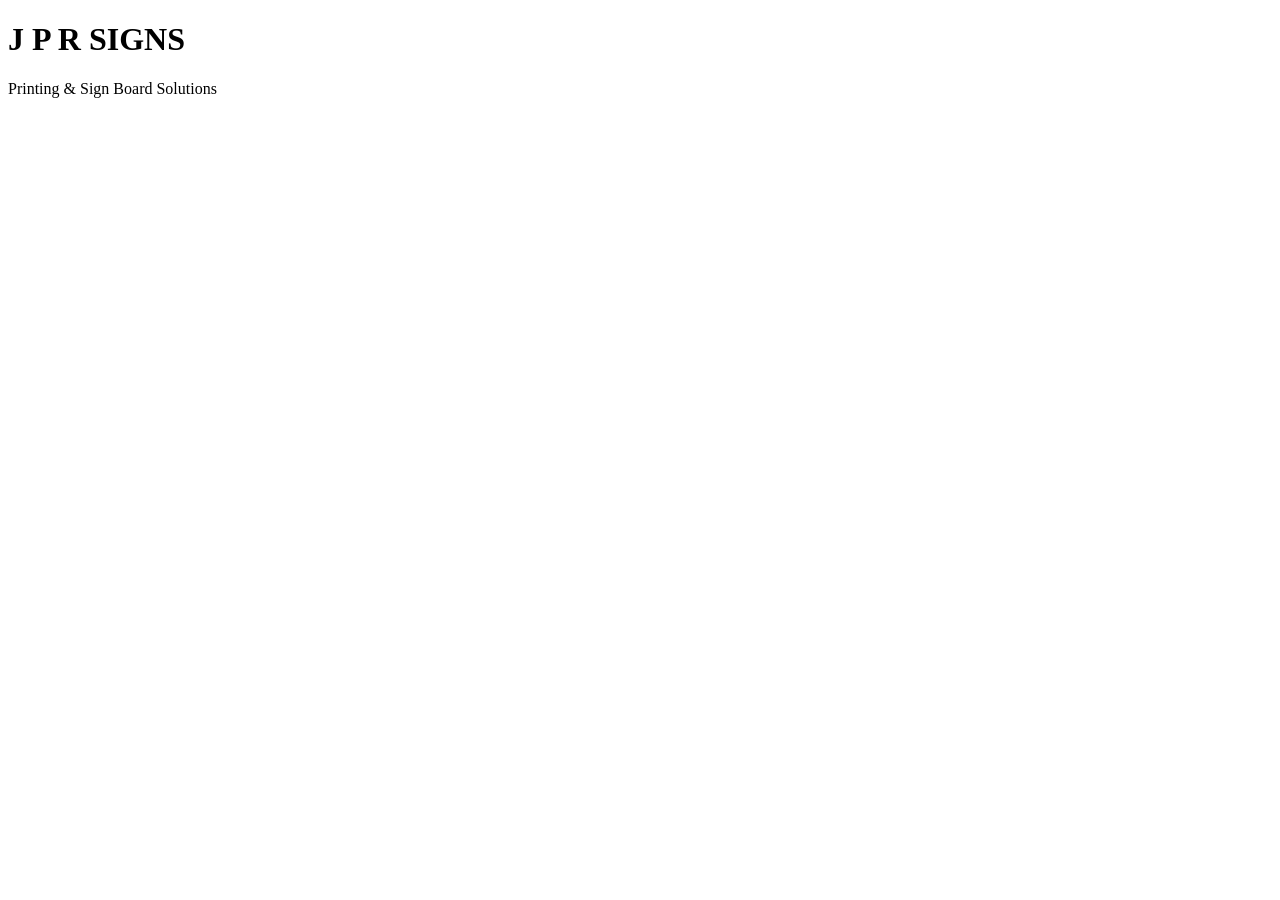
==== index.html @ 9b612b0e "Add initial HTML structure for index.html" ====
<!DOCTYPE html>
<html lang="en">
<head>
    <meta charset="UTF-8">
    <meta name="viewport" content="width=device-width, initial-scale=1.0">
    <title>J P R SIGNS | Printing & Sign Board Solutions</title>
</head>
<body>

    <h1>J P R SIGNS</h1>
    <p>Printing & Sign Board Solutions</p>

</body>
</html>
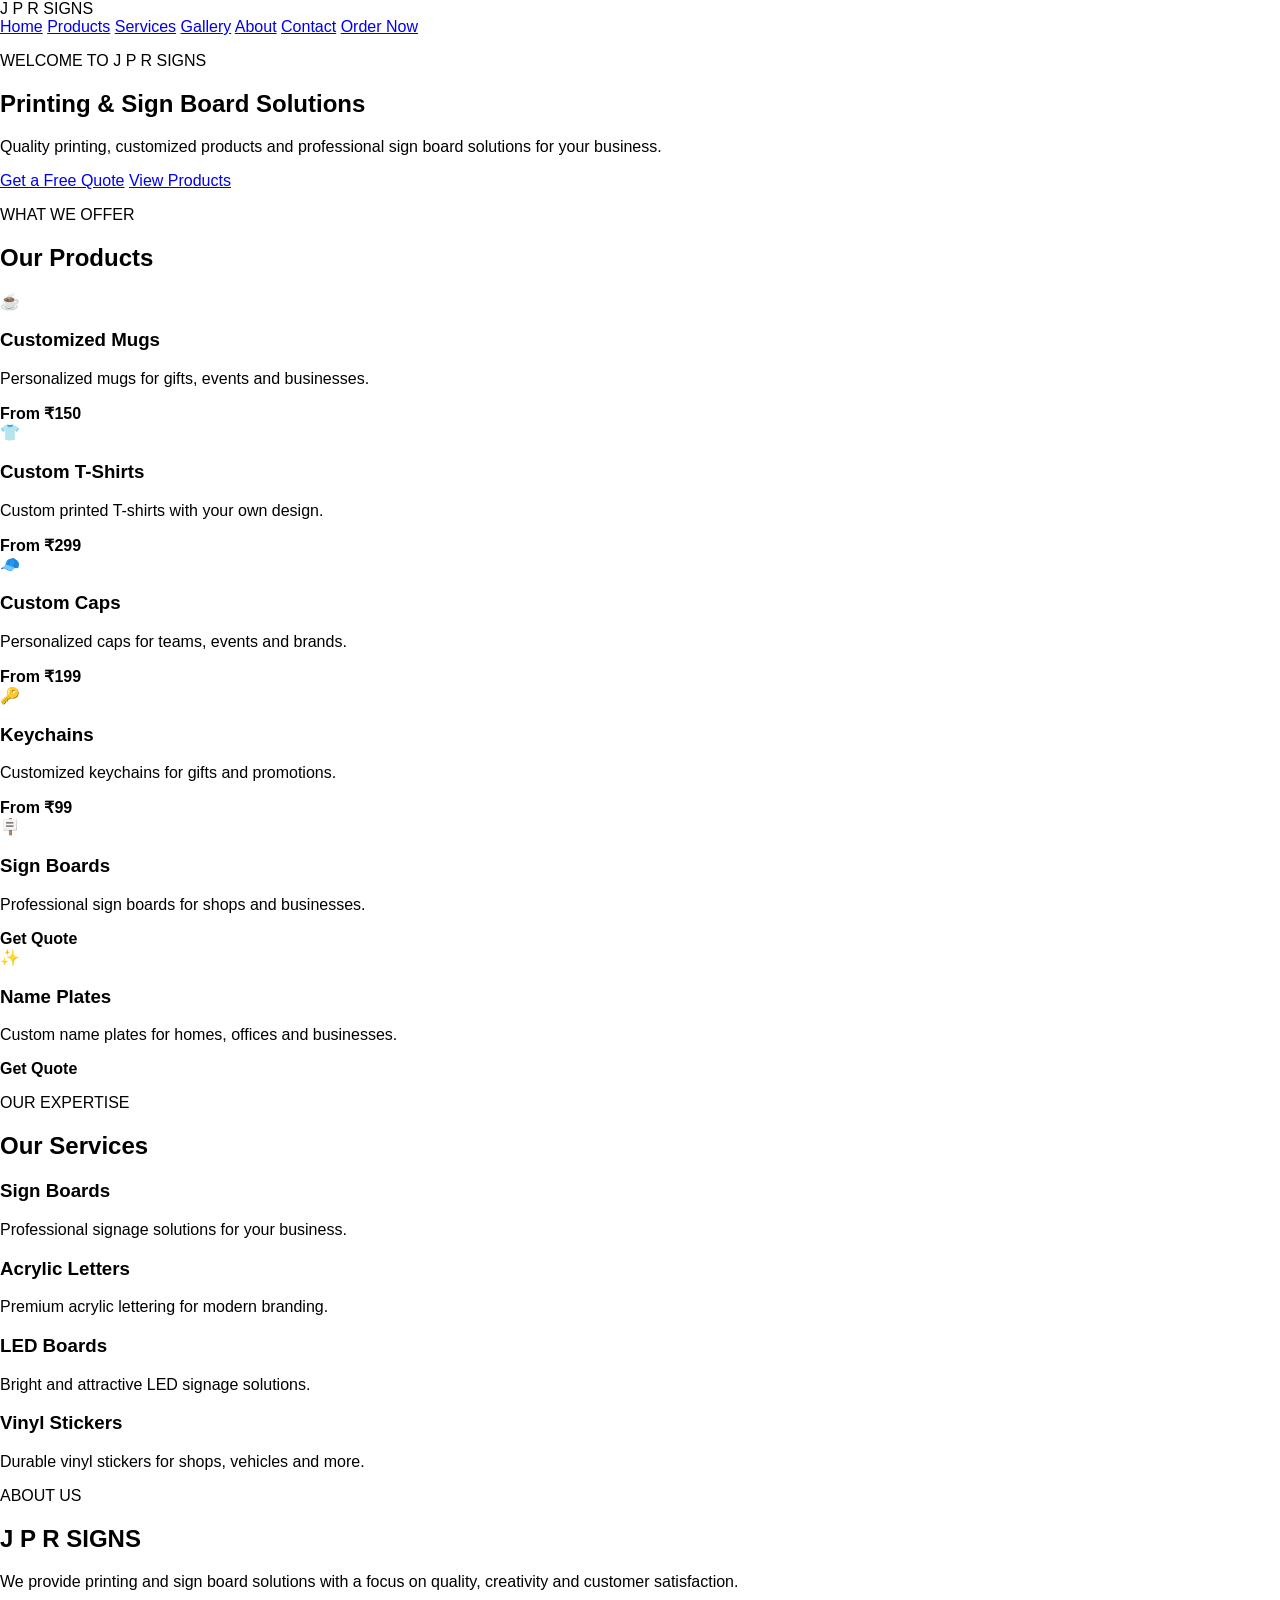
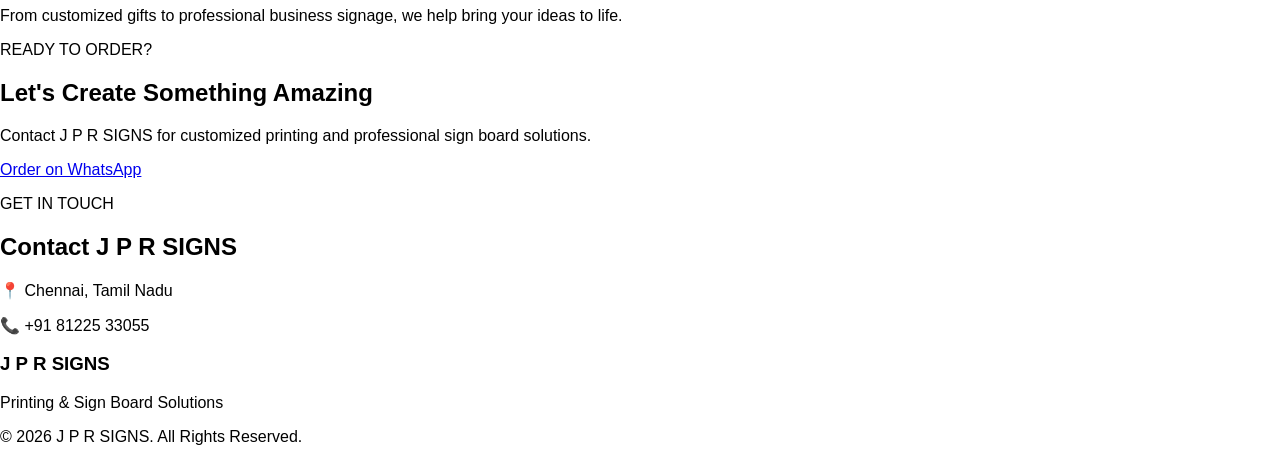
==== commit f83c0008: "Enhance index.html with new sections and navigation Added navigation, hero section, product offering" ====
--- a/index.html
+++ b/index.html
@@ -3,12 +3,228 @@
 <head>
     <meta charset="UTF-8">
     <meta name="viewport" content="width=device-width, initial-scale=1.0">
+
     <title>J P R SIGNS | Printing & Sign Board Solutions</title>
+
+    <meta name="description" content="J P R SIGNS - Printing, Sign Boards and Customized Printing Solutions in Chennai.">
+
+    <link rel="stylesheet" href="css/style.css">
 </head>
+
 <body>
 
-    <h1>J P R SIGNS</h1>
-    <p>Printing & Sign Board Solutions</p>
+    <!-- Navigation -->
+    <header class="navbar">
+
+        <div class="logo">
+            <span>J P R</span> SIGNS
+        </div>
+
+        <nav>
+            <a href="#home">Home</a>
+            <a href="#products">Products</a>
+            <a href="#services">Services</a>
+            <a href="#gallery">Gallery</a>
+            <a href="#about">About</a>
+            <a href="#contact">Contact</a>
+            <a href="#order" class="order-btn">Order Now</a>
+        </nav>
+
+    </header>
+
+
+    <!-- Hero Section -->
+    <section id="home" class="hero">
+
+        <div class="hero-content">
+
+            <p class="hero-small">WELCOME TO J P R SIGNS</p>
+
+            <h1>
+                Printing & Sign Board
+                <span>Solutions</span>
+            </h1>
+
+            <p>
+                Quality printing, customized products and professional
+                sign board solutions for your business.
+            </p>
+
+            <div class="hero-buttons">
+                <a href="#order" class="primary-btn">Get a Free Quote</a>
+                <a href="#products" class="secondary-btn">View Products</a>
+            </div>
+
+        </div>
+
+    </section>
+
+
+    <!-- Products -->
+    <section id="products" class="section">
+
+        <div class="section-title">
+            <p>WHAT WE OFFER</p>
+            <h2>Our Products</h2>
+        </div>
+
+        <div class="products-grid">
+
+            <div class="product-card">
+                <div class="product-icon">☕</div>
+                <h3>Customized Mugs</h3>
+                <p>Personalized mugs for gifts, events and businesses.</p>
+                <strong>From ₹150</strong>
+            </div>
+
+            <div class="product-card">
+                <div class="product-icon">👕</div>
+                <h3>Custom T-Shirts</h3>
+                <p>Custom printed T-shirts with your own design.</p>
+                <strong>From ₹299</strong>
+            </div>
+
+            <div class="product-card">
+                <div class="product-icon">🧢</div>
+                <h3>Custom Caps</h3>
+                <p>Personalized caps for teams, events and brands.</p>
+                <strong>From ₹199</strong>
+            </div>
+
+            <div class="product-card">
+                <div class="product-icon">🔑</div>
+                <h3>Keychains</h3>
+                <p>Customized keychains for gifts and promotions.</p>
+                <strong>From ₹99</strong>
+            </div>
+
+            <div class="product-card">
+                <div class="product-icon">🪧</div>
+                <h3>Sign Boards</h3>
+                <p>Professional sign boards for shops and businesses.</p>
+                <strong>Get Quote</strong>
+            </div>
+
+            <div class="product-card">
+                <div class="product-icon">✨</div>
+                <h3>Name Plates</h3>
+                <p>Custom name plates for homes, offices and businesses.</p>
+                <strong>Get Quote</strong>
+            </div>
+
+        </div>
+
+    </section>
+
+
+    <!-- Services -->
+    <section id="services" class="section dark-section">
+
+        <div class="section-title">
+            <p>OUR EXPERTISE</p>
+            <h2>Our Services</h2>
+        </div>
+
+        <div class="services-grid">
+
+            <div class="service-card">
+                <h3>Sign Boards</h3>
+                <p>Professional signage solutions for your business.</p>
+            </div>
+
+            <div class="service-card">
+                <h3>Acrylic Letters</h3>
+                <p>Premium acrylic lettering for modern branding.</p>
+            </div>
+
+            <div class="service-card">
+                <h3>LED Boards</h3>
+                <p>Bright and attractive LED signage solutions.</p>
+            </div>
+
+            <div class="service-card">
+                <h3>Vinyl Stickers</h3>
+                <p>Durable vinyl stickers for shops, vehicles and more.</p>
+            </div>
+
+        </div>
+
+    </section>
+
+
+    <!-- About -->
+    <section id="about" class="section">
+
+        <div class="about-content">
+
+            <div>
+                <p class="section-label">ABOUT US</p>
+
+                <h2>J P R SIGNS</h2>
+
+                <p>
+                    We provide printing and sign board solutions with a
+                    focus on quality, creativity and customer satisfaction.
+                </p>
+
+                <p>
+                    From customized gifts to professional business signage,
+                    we help bring your ideas to life.
+                </p>
+            </div>
+
+        </div>
+
+    </section>
+
+
+    <!-- Order -->
+    <section id="order" class="order-section">
+
+        <div class="order-content">
+
+            <p class="section-label">READY TO ORDER?</p>
+
+            <h2>Let's Create Something Amazing</h2>
+
+            <p>
+                Contact J P R SIGNS for customized printing and
+                professional sign board solutions.
+            </p>
+
+            <a href="https://wa.me/918122533055" class="whatsapp-btn">
+                Order on WhatsApp
+            </a>
+
+        </div>
+
+    </section>
+
+
+    <!-- Contact -->
+    <section id="contact" class="section contact-section">
+
+        <div class="section-title">
+            <p>GET IN TOUCH</p>
+            <h2>Contact J P R SIGNS</h2>
+        </div>
+
+        <p>📍 Chennai, Tamil Nadu</p>
+        <p>📞 +91 81225 33055</p>
+
+    </section>
+
+
+    <!-- Footer -->
+    <footer>
+
+        <h3>J P R SIGNS</h3>
+
+        <p>Printing & Sign Board Solutions</p>
+
+        <p>© 2026 J P R SIGNS. All Rights Reserved.</p>
+
+    </footer>
 
 </body>
 </html>
--- a/css/style.css
+++ b/css/style.css
@@ -0,0 +1,4 @@
+body {
+    margin: 0;
+    font-family: Arial, sans-serif;
+}
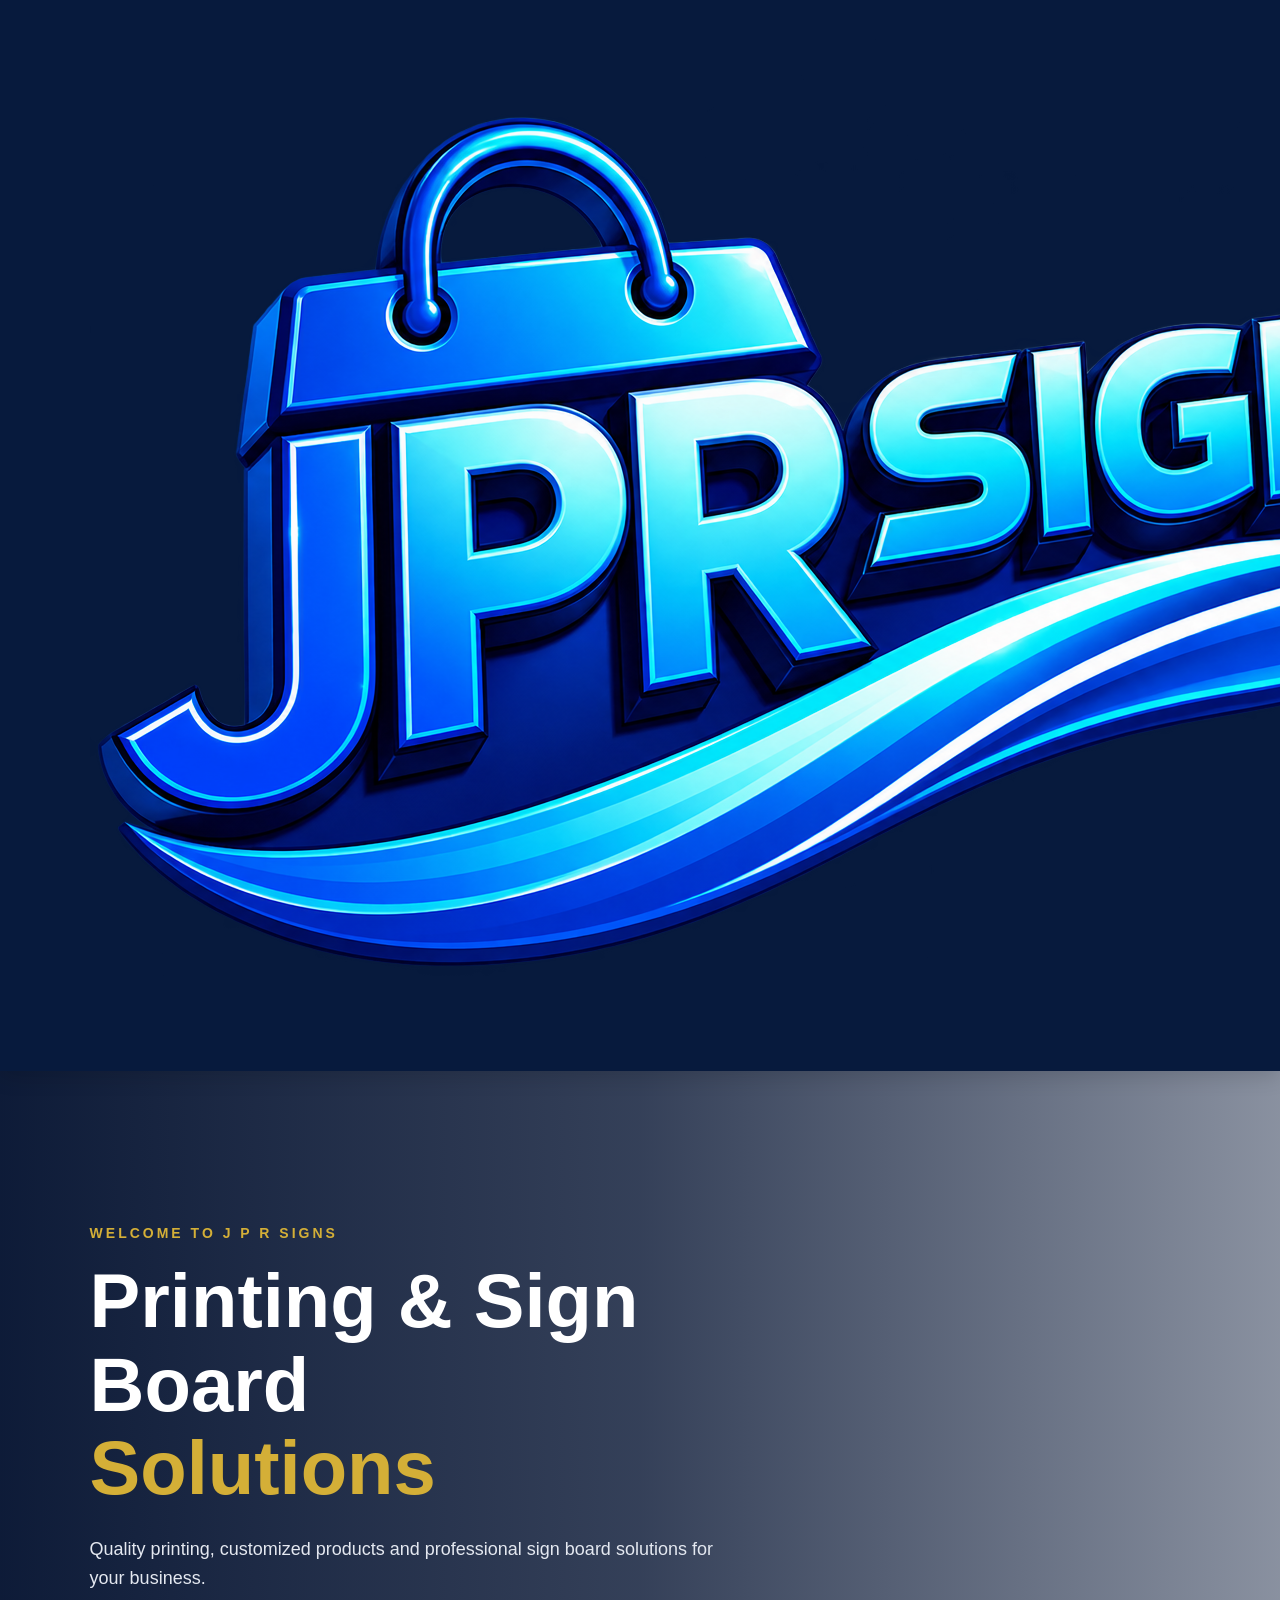
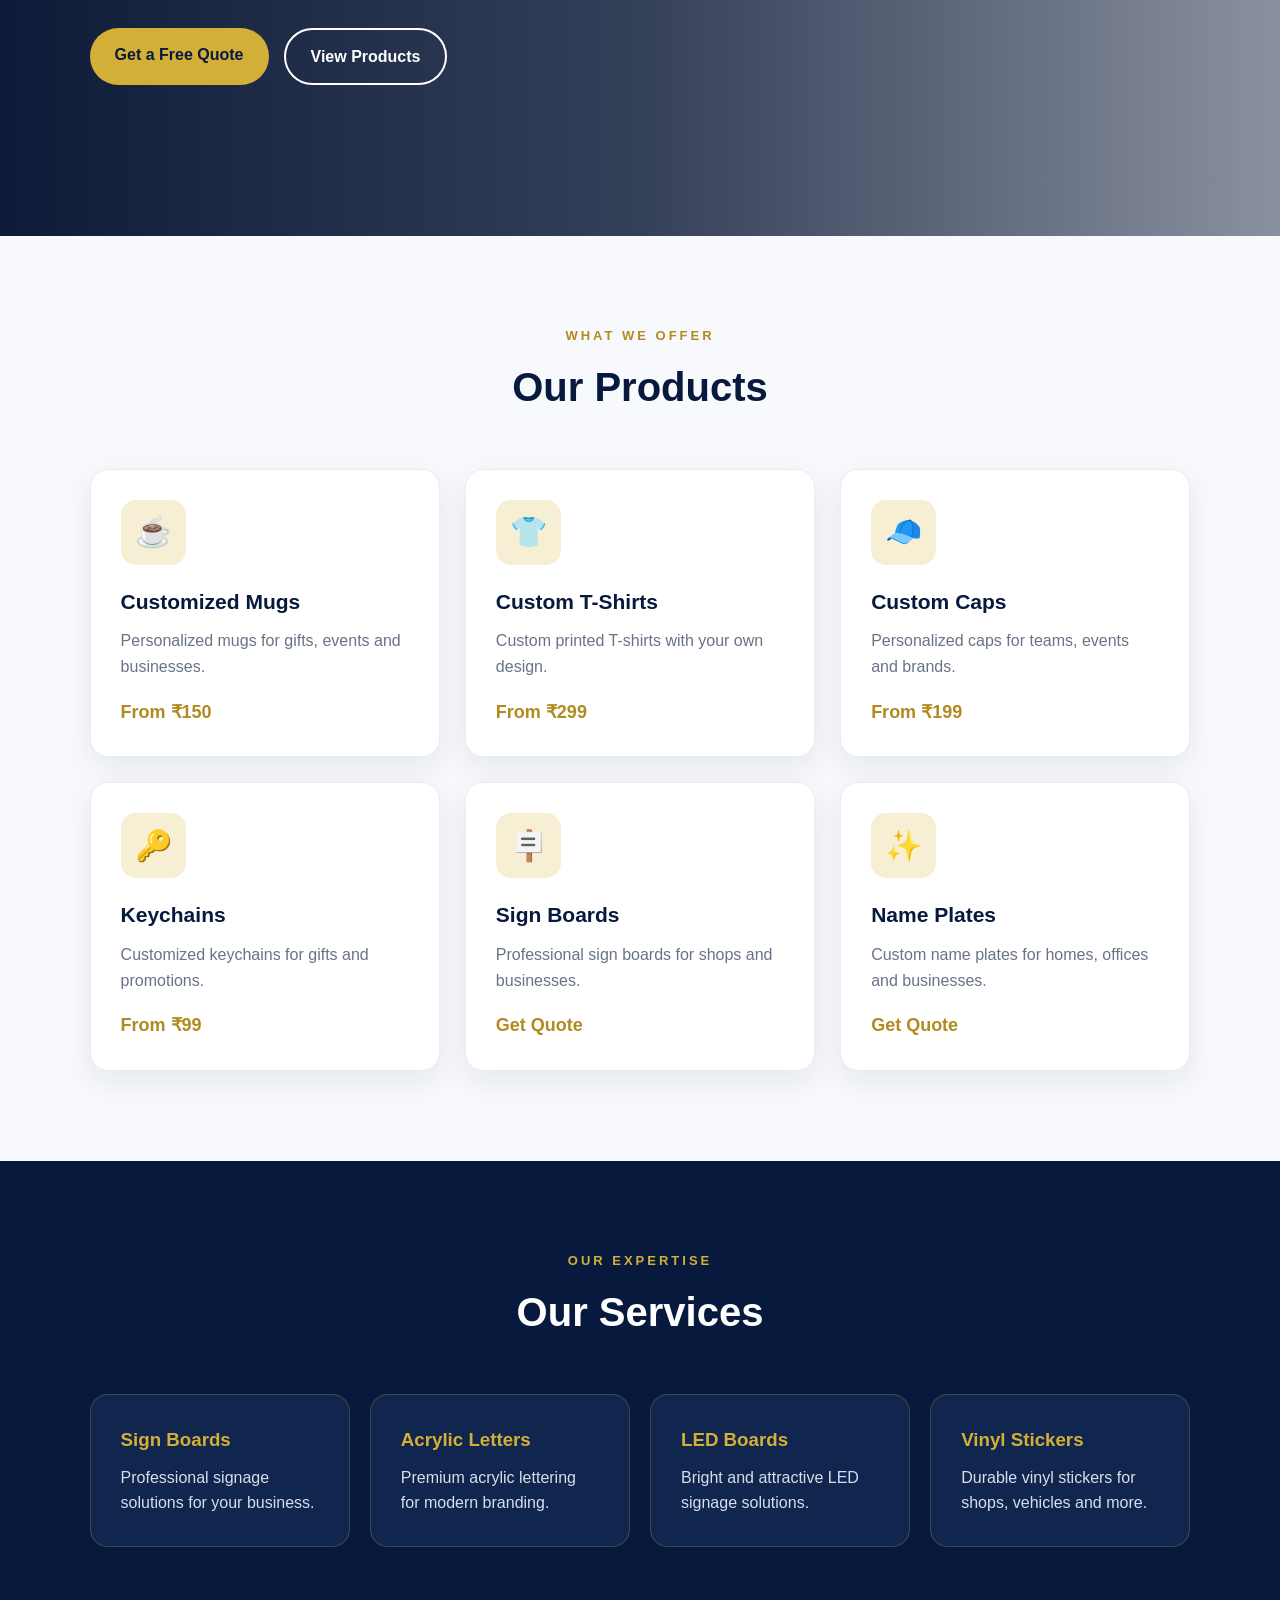
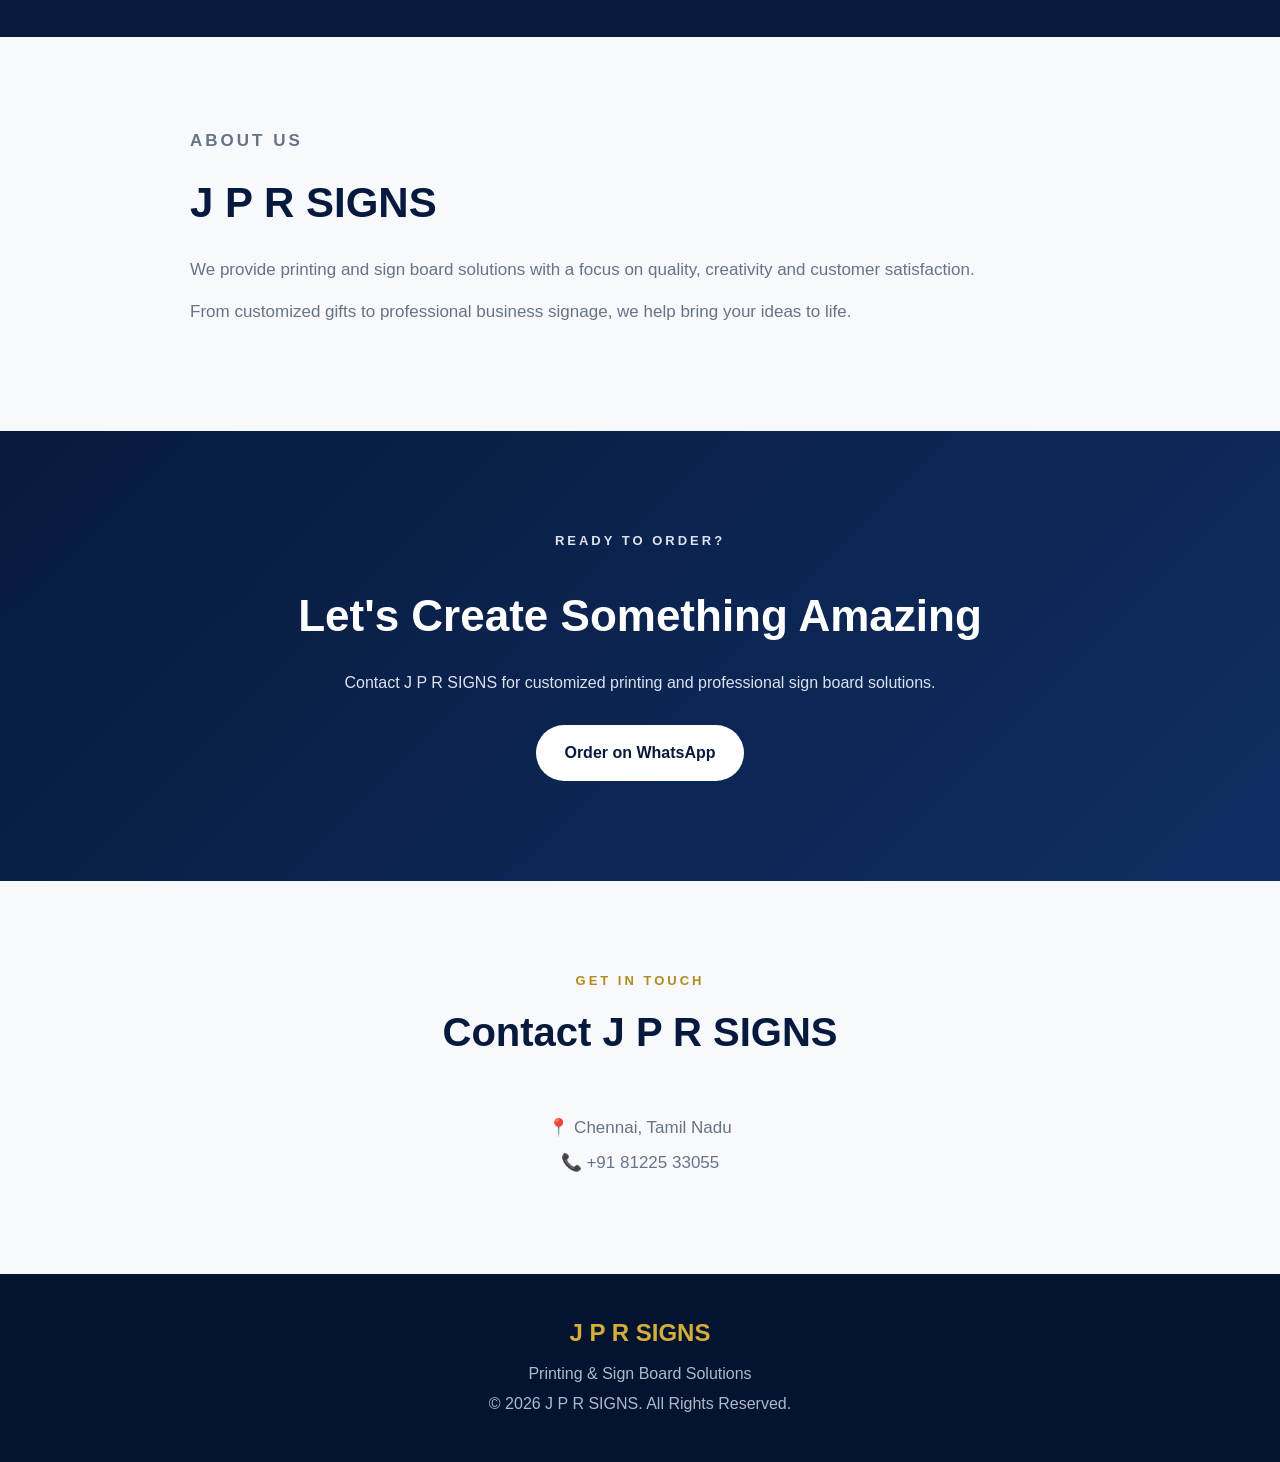
==== commit ddbe8605: "Update index.html" ====
--- a/index.html
+++ b/index.html
@@ -17,8 +17,8 @@
     <header class="navbar">
 
         <div class="logo">
-            <span>J P R</span> SIGNS
-        </div>
+    <img src="images/jpr-logo.png" alt="J P R SIGNS">
+</div>
 
         <nav>
             <a href="#home">Home</a>
--- a/css/style.css
+++ b/css/style.css
@@ -1,4 +1,526 @@
+/* ==============================
+   J P R SIGNS - PREMIUM WEBSITE
+   ============================== */
+
+* {
+    margin: 0;
+    padding: 0;
+    box-sizing: border-box;
+}
+
+html {
+    scroll-behavior: smooth;
+}
+
 body {
-    margin: 0;
-    font-family: Arial, sans-serif;
-}
+    font-family: Arial, Helvetica, sans-serif;
+    background: #f7f9fc;
+    color: #172033;
+    line-height: 1.6;
+}
+
+
+/* ==============================
+   NAVBAR
+   ============================== */
+
+.navbar {
+    position: sticky;
+    top: 0;
+    z-index: 1000;
+
+    width: 100%;
+
+    display: flex;
+    align-items: center;
+    justify-content: space-between;
+
+    padding: 18px 7%;
+
+    background: #071a3d;
+    box-shadow: 0 5px 20px rgba(0, 0, 0, 0.15);
+}
+
+.logo {
+    font-size: 25px;
+    font-weight: 800;
+    color: #ffffff;
+    letter-spacing: 1px;
+}
+
+.logo span {
+    color: #d4af37;
+}
+
+.navbar nav {
+    display: flex;
+    align-items: center;
+    gap: 25px;
+}
+
+.navbar nav a {
+    color: #ffffff;
+    text-decoration: none;
+    font-size: 14px;
+    font-weight: 600;
+
+    transition: 0.3s;
+}
+
+.navbar nav a:hover {
+    color: #d4af37;
+}
+
+.order-btn {
+    background: #d4af37;
+    color: #071a3d !important;
+
+    padding: 10px 18px;
+    border-radius: 25px;
+
+    font-weight: 700 !important;
+}
+
+.order-btn:hover {
+    background: #ffffff;
+}
+
+
+/* ==============================
+   HERO
+   ============================== */
+
+.hero {
+    min-height: 85vh;
+
+    display: flex;
+    align-items: center;
+
+    padding: 80px 7%;
+
+    background:
+        linear-gradient(
+            90deg,
+            rgba(4, 18, 48, 0.96),
+            rgba(4, 18, 48, 0.80),
+            rgba(4, 18, 48, 0.45)
+        );
+
+    color: #ffffff;
+}
+
+.hero-content {
+    max-width: 750px;
+}
+
+.hero-small {
+    color: #d4af37;
+    font-size: 14px;
+    font-weight: 700;
+    letter-spacing: 3px;
+    margin-bottom: 15px;
+}
+
+.hero h1 {
+    font-size: clamp(42px, 6vw, 76px);
+    line-height: 1.1;
+    margin-bottom: 25px;
+}
+
+.hero h1 span {
+    display: block;
+    color: #d4af37;
+}
+
+.hero p:not(.hero-small) {
+    max-width: 650px;
+    font-size: 18px;
+    color: #e4e8f0;
+    margin-bottom: 35px;
+}
+
+.hero-buttons {
+    display: flex;
+    gap: 15px;
+    flex-wrap: wrap;
+}
+
+.primary-btn,
+.secondary-btn {
+    display: inline-block;
+
+    padding: 14px 25px;
+
+    border-radius: 30px;
+
+    text-decoration: none;
+
+    font-weight: 700;
+
+    transition: 0.3s;
+}
+
+.primary-btn {
+    background: #d4af37;
+    color: #071a3d;
+}
+
+.primary-btn:hover {
+    transform: translateY(-3px);
+    background: #ffffff;
+}
+
+.secondary-btn {
+    border: 2px solid #ffffff;
+    color: #ffffff;
+}
+
+.secondary-btn:hover {
+    background: #ffffff;
+    color: #071a3d;
+}
+
+
+/* ==============================
+   GENERAL SECTIONS
+   ============================== */
+
+.section {
+    padding: 90px 7%;
+}
+
+.section-title {
+    text-align: center;
+    margin-bottom: 50px;
+}
+
+.section-title p,
+.section-label {
+    color: #b08b20;
+    font-size: 13px;
+    font-weight: 800;
+    letter-spacing: 3px;
+    margin-bottom: 8px;
+}
+
+.section-title h2 {
+    font-size: 40px;
+    color: #071a3d;
+}
+
+
+/* ==============================
+   PRODUCTS
+   ============================== */
+
+.products-grid {
+    display: grid;
+
+    grid-template-columns:
+        repeat(3, 1fr);
+
+    gap: 25px;
+
+    max-width: 1200px;
+    margin: auto;
+}
+
+.product-card {
+    background: #ffffff;
+
+    padding: 30px;
+
+    border-radius: 18px;
+
+    border: 1px solid #e8ebf1;
+
+    box-shadow:
+        0 10px 30px rgba(7, 26, 61, 0.08);
+
+    transition: 0.3s;
+}
+
+.product-card:hover {
+    transform: translateY(-8px);
+
+    box-shadow:
+        0 18px 40px rgba(7, 26, 61, 0.15);
+}
+
+.product-icon {
+    width: 65px;
+    height: 65px;
+
+    display: flex;
+    align-items: center;
+    justify-content: center;
+
+    background: #f6efd3;
+
+    border-radius: 15px;
+
+    font-size: 30px;
+
+    margin-bottom: 20px;
+}
+
+.product-card h3 {
+    color: #071a3d;
+    font-size: 21px;
+    margin-bottom: 10px;
+}
+
+.product-card p {
+    color: #687386;
+    margin-bottom: 18px;
+}
+
+.product-card strong {
+    color: #b08b20;
+    font-size: 18px;
+}
+
+
+/* ==============================
+   SERVICES
+   ============================== */
+
+.dark-section {
+    background: #071a3d;
+}
+
+.dark-section .section-title h2 {
+    color: #ffffff;
+}
+
+.dark-section .section-title p {
+    color: #d4af37;
+}
+
+.services-grid {
+    display: grid;
+
+    grid-template-columns:
+        repeat(4, 1fr);
+
+    gap: 20px;
+
+    max-width: 1200px;
+    margin: auto;
+}
+
+.service-card {
+    padding: 30px;
+
+    border-radius: 18px;
+
+    background: #10264f;
+
+    border: 1px solid rgba(212, 175, 55, 0.25);
+
+    transition: 0.3s;
+}
+
+.service-card:hover {
+    transform: translateY(-6px);
+
+    border-color: #d4af37;
+}
+
+.service-card h3 {
+    color: #d4af37;
+    margin-bottom: 10px;
+}
+
+.service-card p {
+    color: #d7deeb;
+}
+
+
+/* ==============================
+   ABOUT
+   ============================== */
+
+.about-content {
+    max-width: 900px;
+    margin: auto;
+}
+
+.about-content h2 {
+    font-size: 42px;
+    color: #071a3d;
+    margin-bottom: 20px;
+}
+
+.about-content p {
+    color: #687386;
+    font-size: 17px;
+    margin-bottom: 15px;
+}
+
+
+/* ==============================
+   ORDER SECTION
+   ============================== */
+
+.order-section {
+    padding: 100px 7%;
+
+    background:
+        linear-gradient(
+            135deg,
+            #071a3d,
+            #102e63
+        );
+
+    text-align: center;
+    color: #ffffff;
+}
+
+.order-content {
+    max-width: 750px;
+    margin: auto;
+}
+
+.order-content h2 {
+    font-size: 44px;
+    margin-bottom: 18px;
+}
+
+.order-content p {
+    color: #dce3ef;
+    margin-bottom: 30px;
+}
+
+.whatsapp-btn {
+    display: inline-block;
+
+    background: #ffffff;
+    color: #071a3d;
+
+    padding: 15px 28px;
+
+    border-radius: 30px;
+
+    text-decoration: none;
+
+    font-weight: 800;
+
+    transition: 0.3s;
+}
+
+.whatsapp-btn:hover {
+    background: #d4af37;
+    transform: translateY(-3px);
+}
+
+
+/* ==============================
+   CONTACT
+   ============================== */
+
+.contact-section {
+    text-align: center;
+}
+
+.contact-section > p {
+    margin: 8px;
+    color: #687386;
+    font-size: 17px;
+}
+
+
+/* ==============================
+   FOOTER
+   ============================== */
+
+footer {
+    padding: 40px 7%;
+
+    background: #04132f;
+
+    text-align: center;
+
+    color: #ffffff;
+}
+
+footer h3 {
+    color: #d4af37;
+    font-size: 24px;
+    margin-bottom: 8px;
+}
+
+footer p {
+    color: #aeb9cb;
+    margin: 5px;
+}
+
+
+/* ==============================
+   RESPONSIVE DESIGN
+   ============================== */
+
+@media (max-width: 900px) {
+
+    .navbar {
+        flex-direction: column;
+        gap: 15px;
+    }
+
+    .navbar nav {
+        flex-wrap: wrap;
+        justify-content: center;
+        gap: 15px;
+    }
+
+    .products-grid {
+        grid-template-columns:
+            repeat(2, 1fr);
+    }
+
+    .services-grid {
+        grid-template-columns:
+            repeat(2, 1fr);
+    }
+
+    .hero {
+        min-height: 75vh;
+    }
+}
+
+
+@media (max-width: 600px) {
+
+    .navbar {
+        padding: 15px 5%;
+    }
+
+    .navbar nav a {
+        font-size: 13px;
+    }
+
+    .hero {
+        padding: 70px 5%;
+    }
+
+    .hero h1 {
+        font-size: 44px;
+    }
+
+    .section {
+        padding: 70px 5%;
+    }
+
+    .section-title h2 {
+        font-size: 34px;
+    }
+
+    .products-grid,
+    .services-grid {
+        grid-template-columns: 1fr;
+    }
+
+    .order-content h2 {
+        font-size: 34px;
+    }
+}
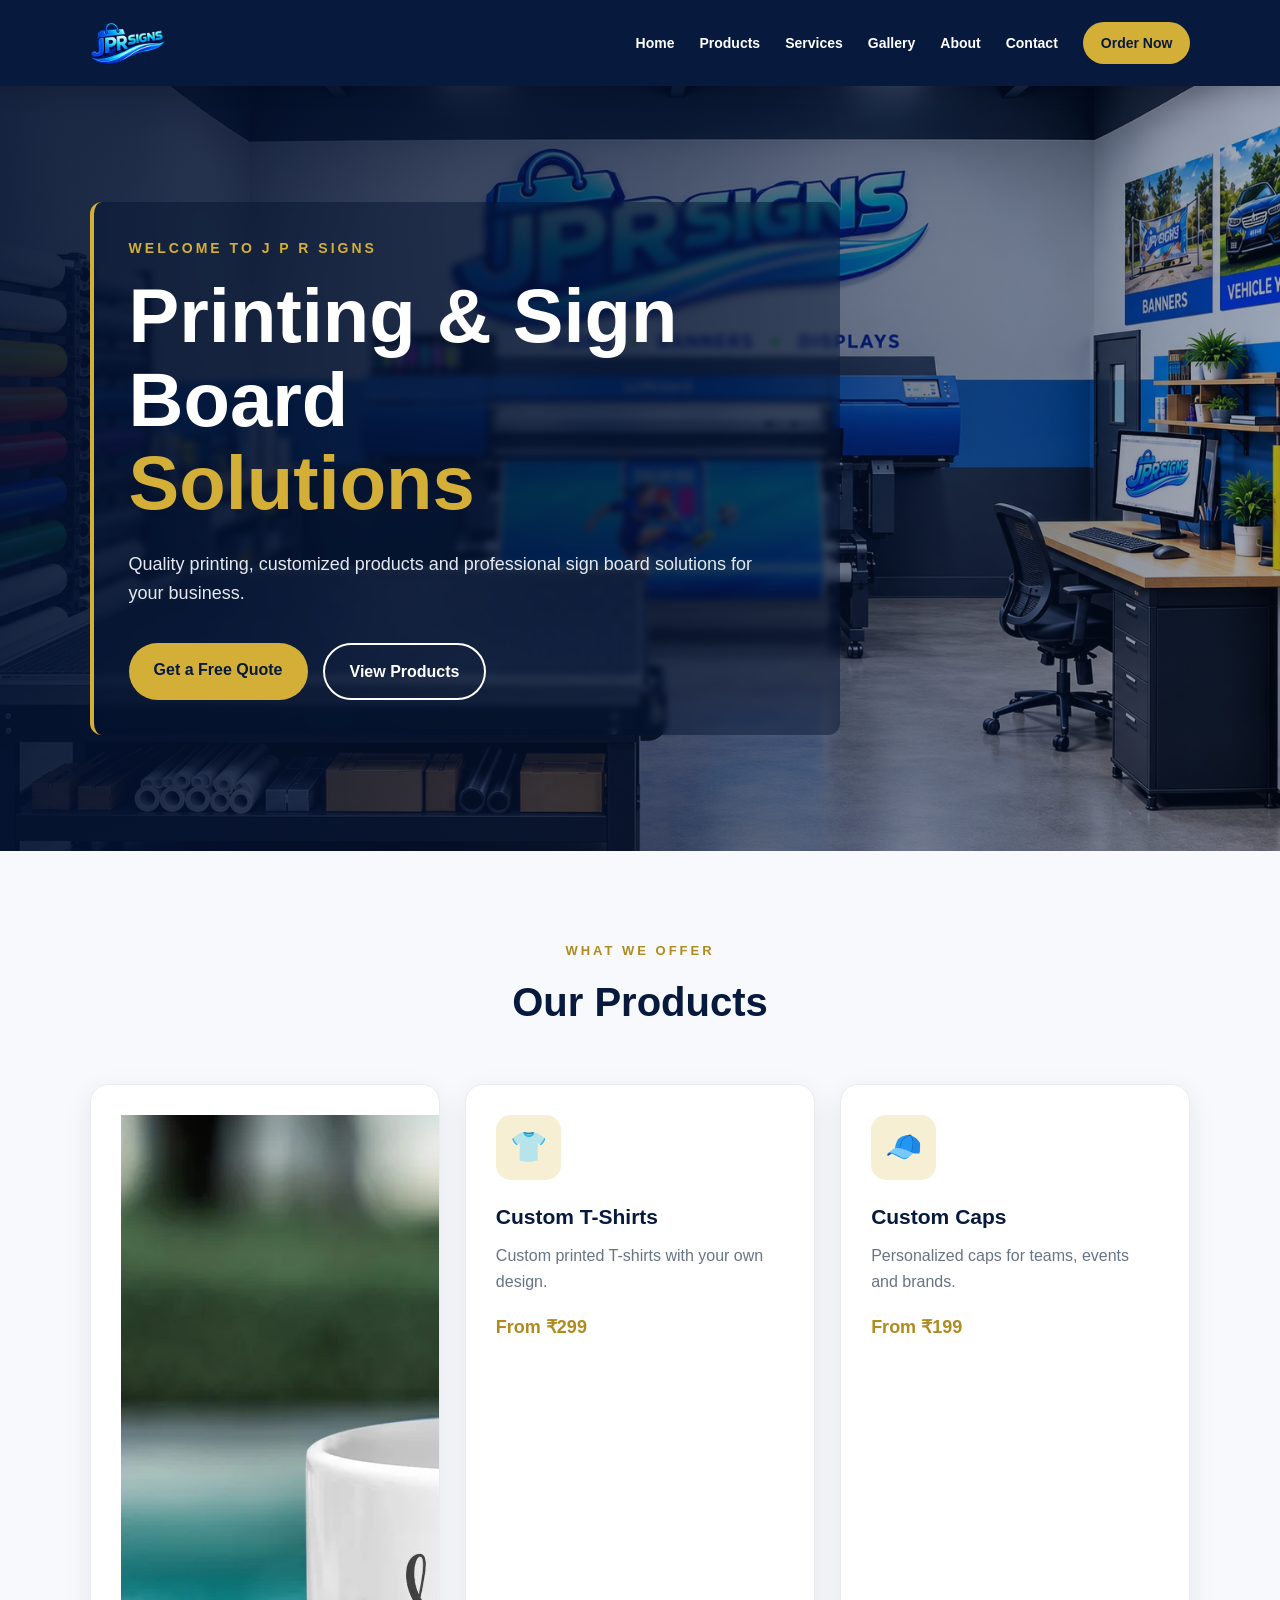
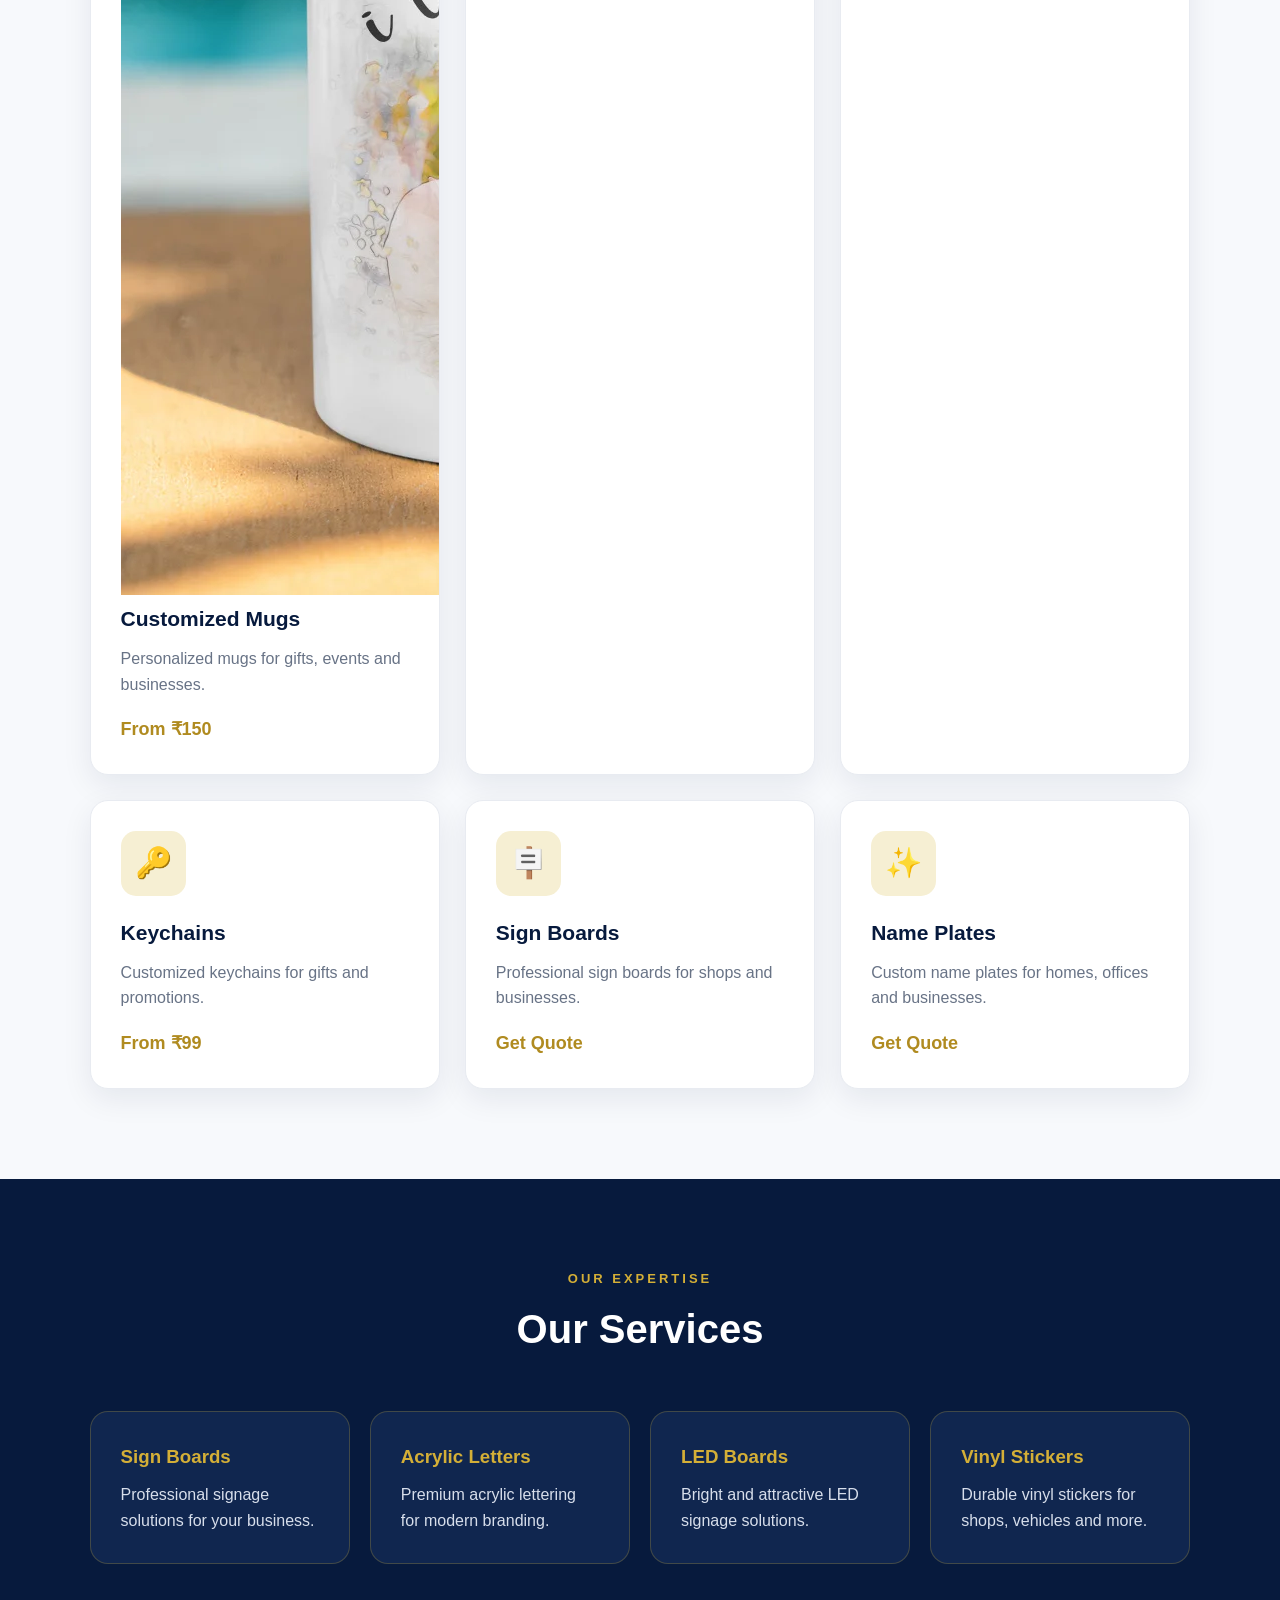
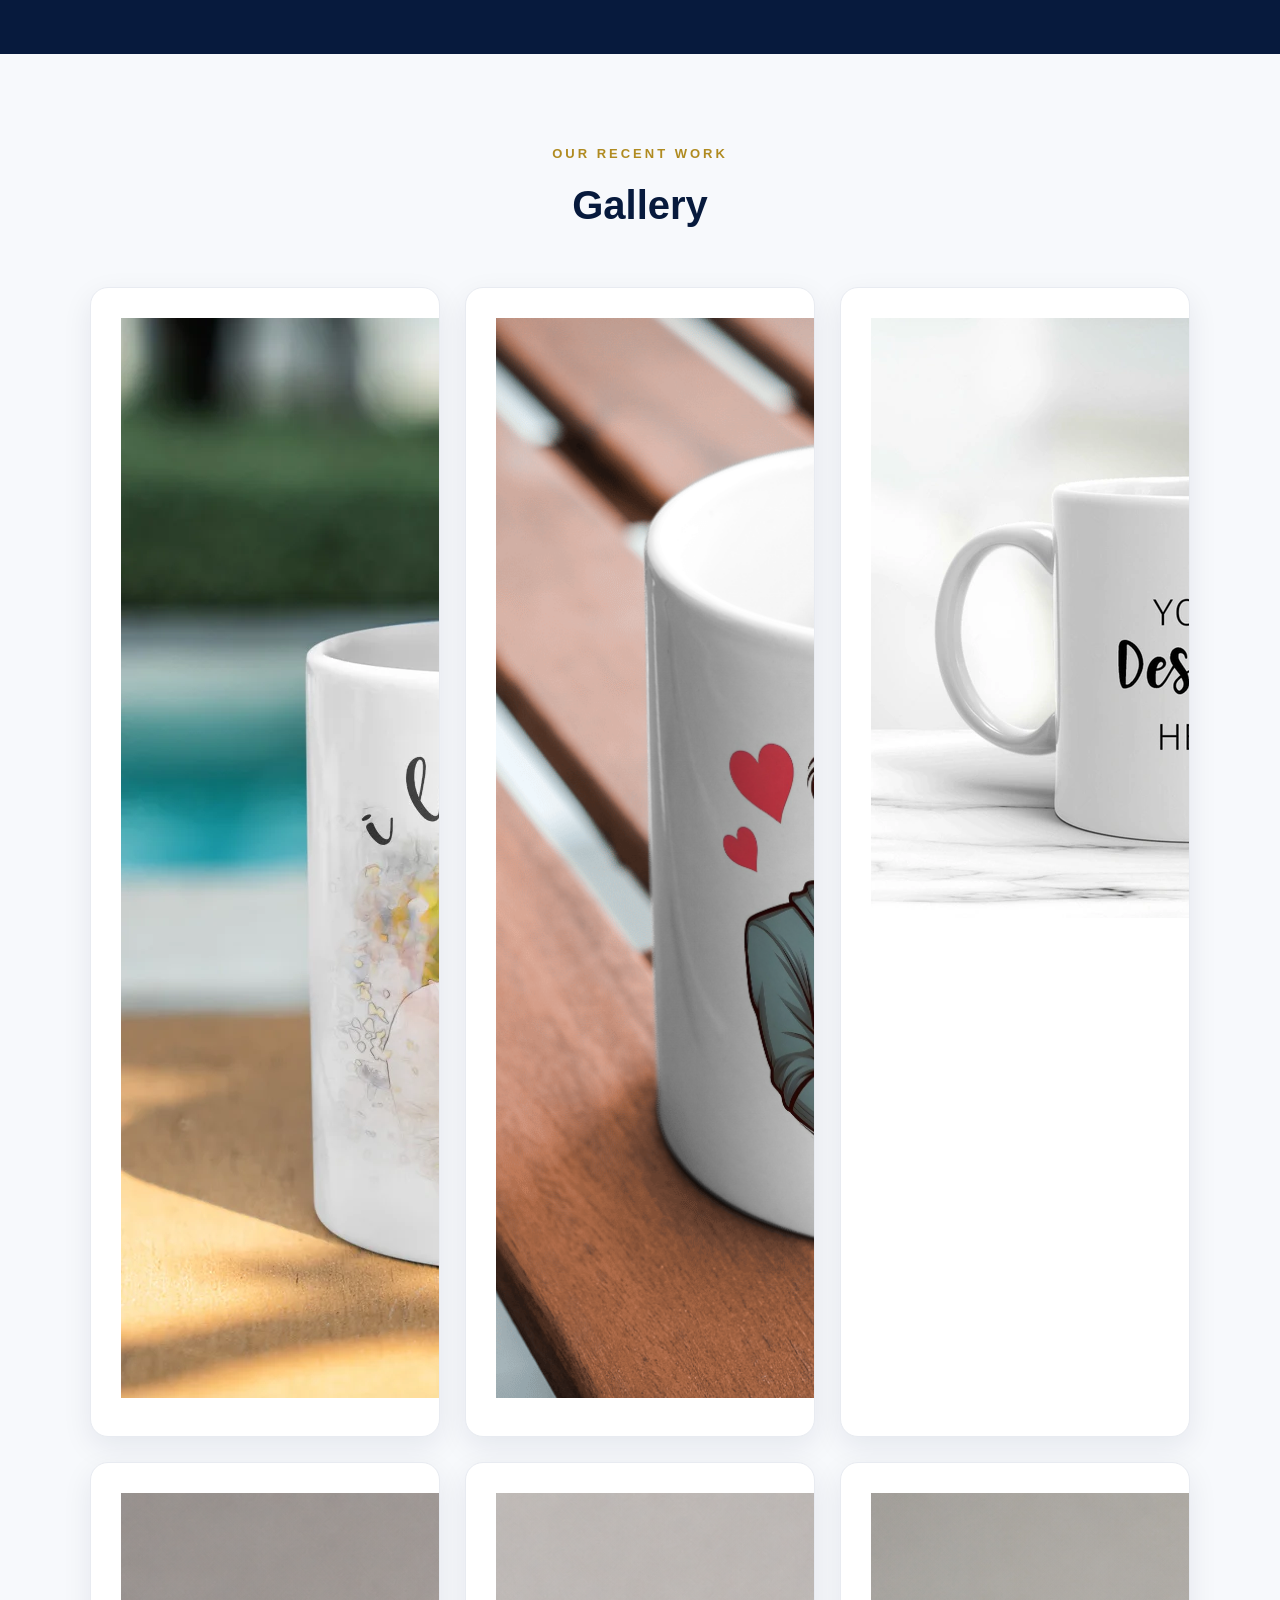
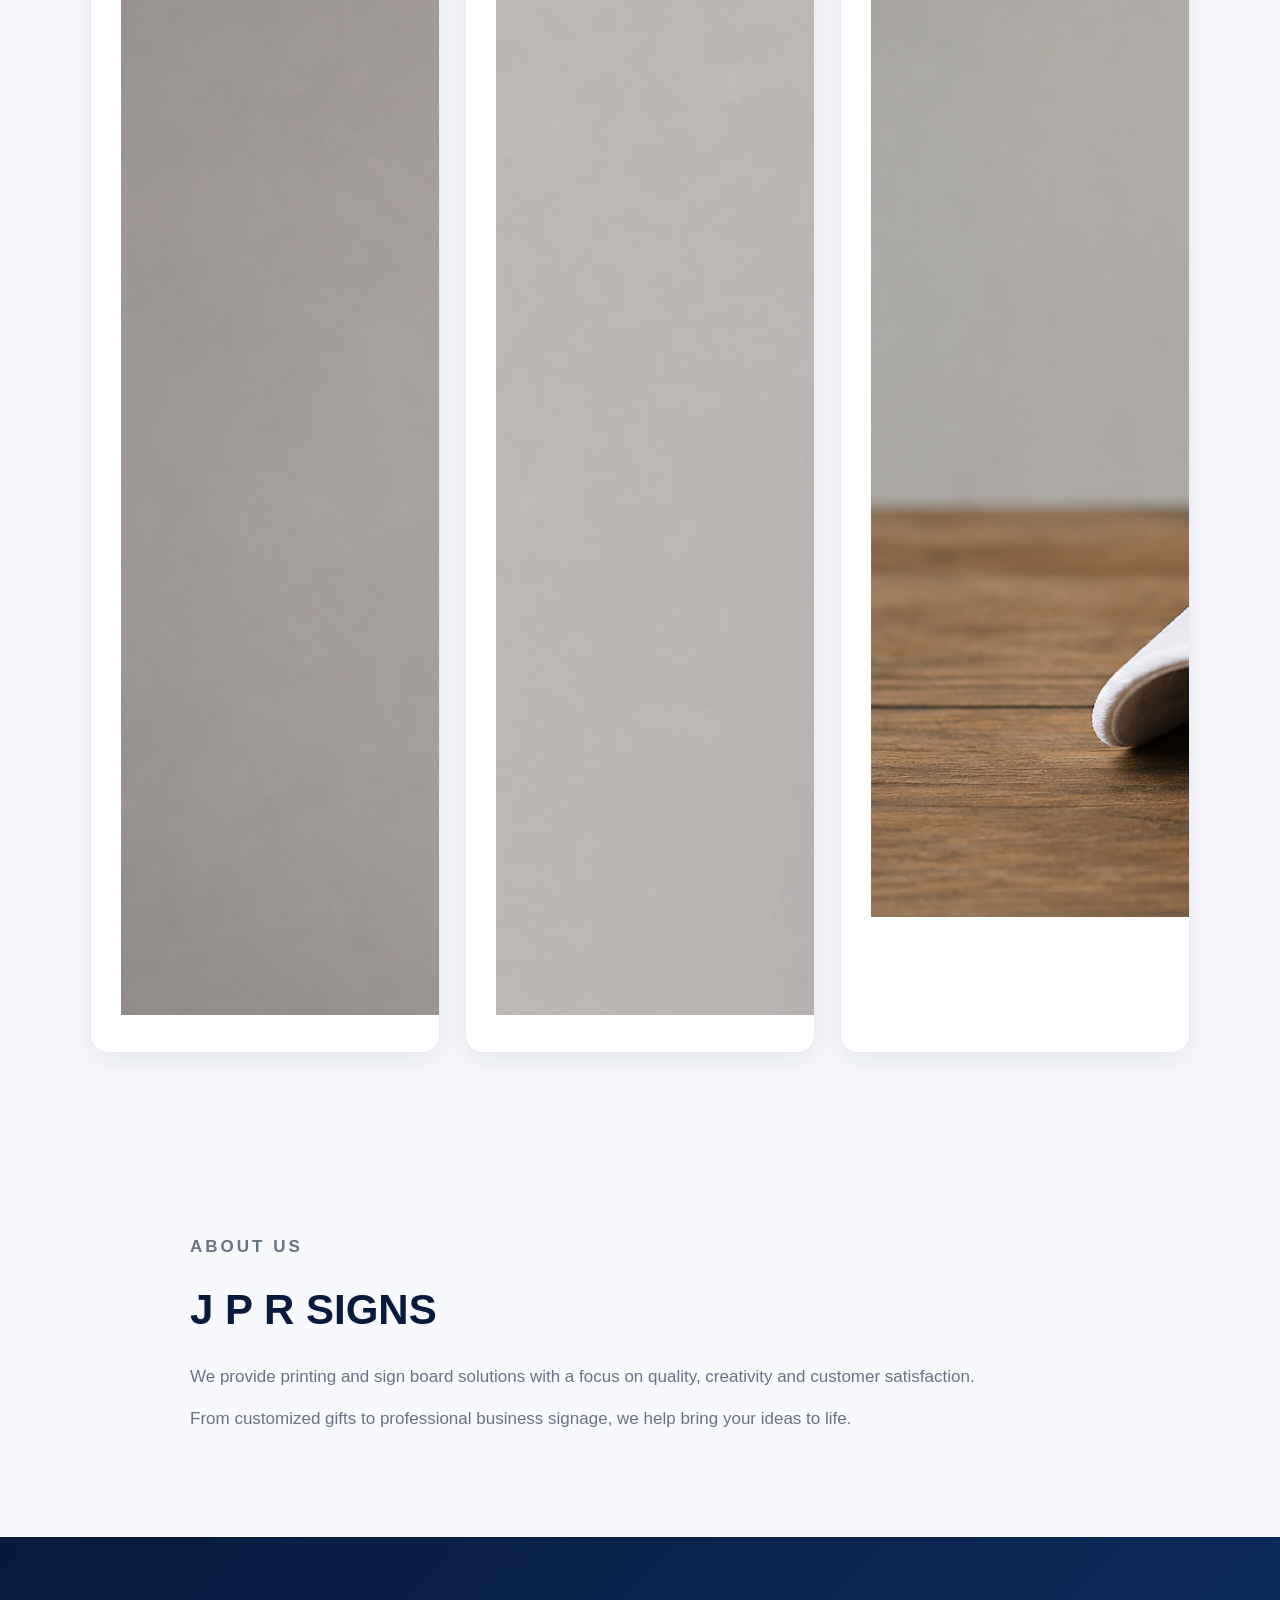
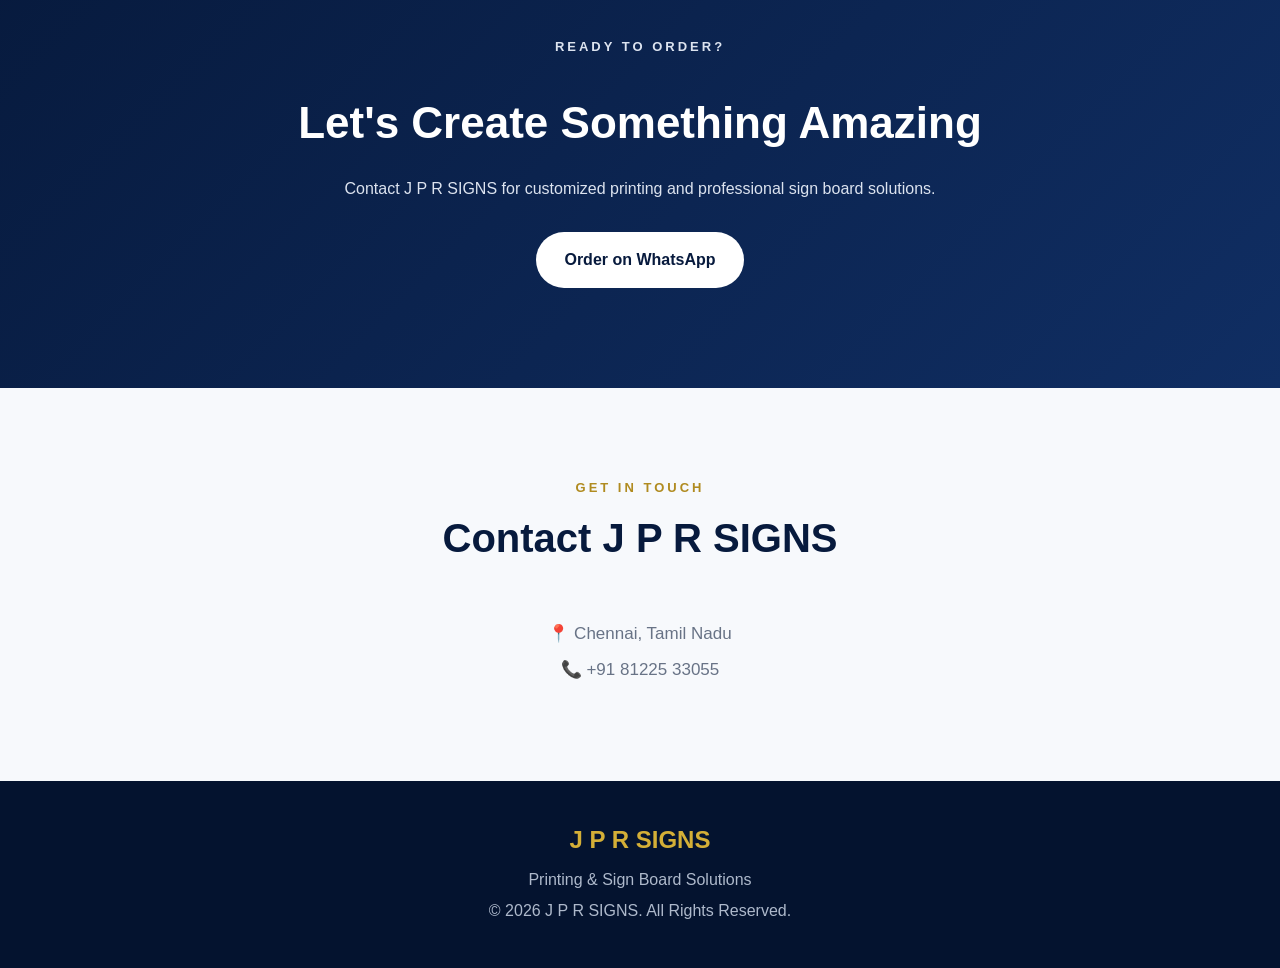
==== commit 43f33269: "Update index.html" ====
--- a/index.html
+++ b/index.html
@@ -1,58 +1,101 @@
 <!DOCTYPE html>
 <html lang="en">
+
 <head>
+
     <meta charset="UTF-8">
+
     <meta name="viewport" content="width=device-width, initial-scale=1.0">
 
     <title>J P R SIGNS | Printing & Sign Board Solutions</title>
 
-    <meta name="description" content="J P R SIGNS - Printing, Sign Boards and Customized Printing Solutions in Chennai.">
+    <meta name="description"
+        content="J P R SIGNS - Printing, Sign Boards and Customized Printing Solutions in Chennai.">
 
     <link rel="stylesheet" href="css/style.css">
+
 </head>
 
+
 <body>
 
-    <!-- Navigation -->
+
+    <!-- ==============================
+         NAVIGATION
+    ============================== -->
+
     <header class="navbar">
 
         <div class="logo">
-    <img src="images/jpr-logo.png" alt="J P R SIGNS">
-</div>
+
+            <img src="images/jpr-logo.png" alt="J P R SIGNS">
+
+        </div>
+
 
         <nav>
+
             <a href="#home">Home</a>
+
             <a href="#products">Products</a>
+
             <a href="#services">Services</a>
+
             <a href="#gallery">Gallery</a>
+
             <a href="#about">About</a>
+
             <a href="#contact">Contact</a>
+
             <a href="#order" class="order-btn">Order Now</a>
+
         </nav>
 
     </header>
 
 
-    <!-- Hero Section -->
+
+    <!-- ==============================
+         HERO SECTION
+    ============================== -->
+
     <section id="home" class="hero">
 
         <div class="hero-content">
 
-            <p class="hero-small">WELCOME TO J P R SIGNS</p>
+            <p class="hero-small">
+                WELCOME TO J P R SIGNS
+            </p>
+
 
             <h1>
+
                 Printing & Sign Board
+
                 <span>Solutions</span>
+
             </h1>
 
+
             <p>
+
                 Quality printing, customized products and professional
                 sign board solutions for your business.
+
             </p>
 
+
             <div class="hero-buttons">
-                <a href="#order" class="primary-btn">Get a Free Quote</a>
-                <a href="#products" class="secondary-btn">View Products</a>
+
+                <a href="#order" class="primary-btn">
+                    Get a Free Quote
+                </a>
+
+
+                <a href="#products" class="secondary-btn">
+                    View Products
+                </a>
+
             </div>
 
         </div>
@@ -60,171 +103,571 @@
     </section>
 
 
-    <!-- Products -->
+
+    <!-- ==============================
+         PRODUCTS SECTION
+    ============================== -->
+
     <section id="products" class="section">
 
+
         <div class="section-title">
+
             <p>WHAT WE OFFER</p>
+
             <h2>Our Products</h2>
-        </div>
+
+        </div>
+
+
 
         <div class="products-grid">
 
-            <div class="product-card">
-                <div class="product-icon">☕</div>
-                <h3>Customized Mugs</h3>
-                <p>Personalized mugs for gifts, events and businesses.</p>
-                <strong>From ₹150</strong>
-            </div>
-
-            <div class="product-card">
-                <div class="product-icon">👕</div>
-                <h3>Custom T-Shirts</h3>
-                <p>Custom printed T-shirts with your own design.</p>
-                <strong>From ₹299</strong>
-            </div>
-
-            <div class="product-card">
-                <div class="product-icon">🧢</div>
-                <h3>Custom Caps</h3>
-                <p>Personalized caps for teams, events and brands.</p>
-                <strong>From ₹199</strong>
-            </div>
-
-            <div class="product-card">
-                <div class="product-icon">🔑</div>
-                <h3>Keychains</h3>
-                <p>Customized keychains for gifts and promotions.</p>
-                <strong>From ₹99</strong>
-            </div>
-
-            <div class="product-card">
-                <div class="product-icon">🪧</div>
-                <h3>Sign Boards</h3>
-                <p>Professional sign boards for shops and businesses.</p>
-                <strong>Get Quote</strong>
-            </div>
-
-            <div class="product-card">
-                <div class="product-icon">✨</div>
-                <h3>Name Plates</h3>
-                <p>Custom name plates for homes, offices and businesses.</p>
-                <strong>Get Quote</strong>
-            </div>
+
+            <!-- MUG -->
+
+            <div class="product-card">
+
+                <div class="product-image">
+
+                    <img
+                        src="images/products/mug1.png"
+                        alt="Customized Mugs">
+
+                </div>
+
+
+                <h3>
+                    Customized Mugs
+                </h3>
+
+
+                <p>
+
+                    Personalized mugs for gifts,
+                    events and businesses.
+
+                </p>
+
+
+                <strong>
+                    From ₹150
+                </strong>
+
+            </div>
+
+
+
+            <!-- T-SHIRT -->
+
+            <div class="product-card">
+
+                <div class="product-icon">
+                    👕
+                </div>
+
+
+                <h3>
+                    Custom T-Shirts
+                </h3>
+
+
+                <p>
+
+                    Custom printed T-shirts
+                    with your own design.
+
+                </p>
+
+
+                <strong>
+                    From ₹299
+                </strong>
+
+            </div>
+
+
+
+            <!-- CAP -->
+
+            <div class="product-card">
+
+                <div class="product-icon">
+                    🧢
+                </div>
+
+
+                <h3>
+                    Custom Caps
+                </h3>
+
+
+                <p>
+
+                    Personalized caps for teams,
+                    events and brands.
+
+                </p>
+
+
+                <strong>
+                    From ₹199
+                </strong>
+
+            </div>
+
+
+
+            <!-- KEYCHAIN -->
+
+            <div class="product-card">
+
+                <div class="product-icon">
+                    🔑
+                </div>
+
+
+                <h3>
+                    Keychains
+                </h3>
+
+
+                <p>
+
+                    Customized keychains for
+                    gifts and promotions.
+
+                </p>
+
+
+                <strong>
+                    From ₹99
+                </strong>
+
+            </div>
+
+
+
+            <!-- SIGN BOARD -->
+
+            <div class="product-card">
+
+                <div class="product-icon">
+                    🪧
+                </div>
+
+
+                <h3>
+                    Sign Boards
+                </h3>
+
+
+                <p>
+
+                    Professional sign boards
+                    for shops and businesses.
+
+                </p>
+
+
+                <strong>
+                    Get Quote
+                </strong>
+
+            </div>
+
+
+
+            <!-- NAME PLATE -->
+
+            <div class="product-card">
+
+                <div class="product-icon">
+                    ✨
+                </div>
+
+
+                <h3>
+                    Name Plates
+                </h3>
+
+
+                <p>
+
+                    Custom name plates for homes,
+                    offices and businesses.
+
+                </p>
+
+
+                <strong>
+                    Get Quote
+                </strong>
+
+            </div>
+
 
         </div>
 
     </section>
 
 
-    <!-- Services -->
+
+    <!-- ==============================
+         SERVICES
+    ============================== -->
+
     <section id="services" class="section dark-section">
 
+
         <div class="section-title">
+
             <p>OUR EXPERTISE</p>
+
             <h2>Our Services</h2>
-        </div>
+
+        </div>
+
+
 
         <div class="services-grid">
 
+
             <div class="service-card">
-                <h3>Sign Boards</h3>
-                <p>Professional signage solutions for your business.</p>
-            </div>
+
+                <h3>
+                    Sign Boards
+                </h3>
+
+                <p>
+
+                    Professional signage
+                    solutions for your business.
+
+                </p>
+
+            </div>
+
+
 
             <div class="service-card">
-                <h3>Acrylic Letters</h3>
-                <p>Premium acrylic lettering for modern branding.</p>
-            </div>
+
+                <h3>
+                    Acrylic Letters
+                </h3>
+
+                <p>
+
+                    Premium acrylic lettering
+                    for modern branding.
+
+                </p>
+
+            </div>
+
+
 
             <div class="service-card">
-                <h3>LED Boards</h3>
-                <p>Bright and attractive LED signage solutions.</p>
-            </div>
+
+                <h3>
+                    LED Boards
+                </h3>
+
+                <p>
+
+                    Bright and attractive LED
+                    signage solutions.
+
+                </p>
+
+            </div>
+
+
 
             <div class="service-card">
-                <h3>Vinyl Stickers</h3>
-                <p>Durable vinyl stickers for shops, vehicles and more.</p>
-            </div>
+
+                <h3>
+                    Vinyl Stickers
+                </h3>
+
+                <p>
+
+                    Durable vinyl stickers
+                    for shops, vehicles and more.
+
+                </p>
+
+            </div>
+
 
         </div>
 
     </section>
 
 
-    <!-- About -->
+
+    <!-- ==============================
+         GALLERY
+    ============================== -->
+
+    <section id="gallery" class="section">
+
+
+        <div class="section-title">
+
+            <p>OUR RECENT WORK</p>
+
+            <h2>Gallery</h2>
+
+        </div>
+
+
+        <div class="products-grid">
+
+
+            <div class="product-card">
+
+                <div class="product-image">
+
+                    <img
+                        src="images/products/mug1.png"
+                        alt="JPR Signs Customized Mug">
+
+                </div>
+
+            </div>
+
+
+
+            <div class="product-card">
+
+                <div class="product-image">
+
+                    <img
+                        src="images/products/mug2.png"
+                        alt="JPR Signs Mug Printing">
+
+                </div>
+
+            </div>
+
+
+
+            <div class="product-card">
+
+                <div class="product-image">
+
+                    <img
+                        src="images/products/mug3.png"
+                        alt="JPR Signs Customized Mug">
+
+                </div>
+
+            </div>
+
+
+
+            <div class="product-card">
+
+                <div class="product-image">
+
+                    <img
+                        src="images/products/tshirt1.png"
+                        alt="JPR Signs Custom T-Shirt">
+
+                </div>
+
+            </div>
+
+
+
+            <div class="product-card">
+
+                <div class="product-image">
+
+                    <img
+                        src="images/products/tshirt2.png"
+                        alt="JPR Signs T-Shirt Printing">
+
+                </div>
+
+            </div>
+
+
+
+            <div class="product-card">
+
+                <div class="product-image">
+
+                    <img
+                        src="images/products/cap1.png"
+                        alt="JPR Signs Custom Cap">
+
+                </div>
+
+            </div>
+
+
+        </div>
+
+    </section>
+
+
+
+    <!-- ==============================
+         ABOUT
+    ============================== -->
+
     <section id="about" class="section">
 
+
         <div class="about-content">
 
+
             <div>
-                <p class="section-label">ABOUT US</p>
-
-                <h2>J P R SIGNS</h2>
-
-                <p>
-                    We provide printing and sign board solutions with a
-                    focus on quality, creativity and customer satisfaction.
-                </p>
-
-                <p>
-                    From customized gifts to professional business signage,
-                    we help bring your ideas to life.
-                </p>
-            </div>
+
+                <p class="section-label">
+                    ABOUT US
+                </p>
+
+
+                <h2>
+                    J P R SIGNS
+                </h2>
+
+
+                <p>
+
+                    We provide printing and sign board
+                    solutions with a focus on quality,
+                    creativity and customer satisfaction.
+
+                </p>
+
+
+                <p>
+
+                    From customized gifts to professional
+                    business signage, we help bring your
+                    ideas to life.
+
+                </p>
+
+            </div>
+
 
         </div>
 
     </section>
 
 
-    <!-- Order -->
+
+    <!-- ==============================
+         ORDER SECTION
+    ============================== -->
+
     <section id="order" class="order-section">
 
+
         <div class="order-content">
 
-            <p class="section-label">READY TO ORDER?</p>
-
-            <h2>Let's Create Something Amazing</h2>
+
+            <p class="section-label">
+                READY TO ORDER?
+            </p>
+
+
+            <h2>
+                Let's Create Something Amazing
+            </h2>
+
 
             <p>
-                Contact J P R SIGNS for customized printing and
-                professional sign board solutions.
+
+                Contact J P R SIGNS for customized
+                printing and professional sign board
+                solutions.
+
             </p>
 
-            <a href="https://wa.me/918122533055" class="whatsapp-btn">
+
+            <a
+                href="https://wa.me/918122533055"
+                class="whatsapp-btn"
+                target="_blank">
+
                 Order on WhatsApp
+
             </a>
 
+
         </div>
 
     </section>
 
 
-    <!-- Contact -->
+
+    <!-- ==============================
+         CONTACT
+    ============================== -->
+
     <section id="contact" class="section contact-section">
 
+
         <div class="section-title">
-            <p>GET IN TOUCH</p>
-            <h2>Contact J P R SIGNS</h2>
-        </div>
-
-        <p>📍 Chennai, Tamil Nadu</p>
-        <p>📞 +91 81225 33055</p>
+
+            <p>
+                GET IN TOUCH
+            </p>
+
+
+            <h2>
+                Contact J P R SIGNS
+            </h2>
+
+        </div>
+
+
+        <p>
+            📍 Chennai, Tamil Nadu
+        </p>
+
+
+        <p>
+            📞 +91 81225 33055
+        </p>
+
 
     </section>
 
 
-    <!-- Footer -->
+
+    <!-- ==============================
+         FOOTER
+    ============================== -->
+
     <footer>
 
-        <h3>J P R SIGNS</h3>
-
-        <p>Printing & Sign Board Solutions</p>
-
-        <p>© 2026 J P R SIGNS. All Rights Reserved.</p>
+
+        <h3>
+            J P R SIGNS
+        </h3>
+
+
+        <p>
+            Printing & Sign Board Solutions
+        </p>
+
+
+        <p>
+            © 2026 J P R SIGNS. All Rights Reserved.
+        </p>
+
 
     </footer>
 
+
+
 </body>
+
 </html>
--- a/css/style.css
+++ b/css/style.css
@@ -42,12 +42,20 @@
 }
 
 .logo {
-    font-size: 25px;
-    font-weight: 800;
-    color: #ffffff;
-    letter-spacing: 1px;
-}
-
+    width: 150px;
+    height: 50px;
+    display: flex;
+    align-items: center;
+}
+
+.logo img {
+    max-width: 150px;
+    max-height: 50px;
+    width: auto;
+    height: auto;
+    display: block;
+    object-fit: contain;
+}
 .logo span {
     color: #d4af37;
 }
@@ -101,16 +109,31 @@
     background:
         linear-gradient(
             90deg,
-            rgba(4, 18, 48, 0.96),
-            rgba(4, 18, 48, 0.80),
-            rgba(4, 18, 48, 0.45)
-        );
+            rgba(4, 18, 48, 0.92),
+            rgba(4, 18, 48, 0.70),
+            rgba(4, 18, 48, 0.35)
+        ),
+        url("../images/hero-banner.jpg");
+
+    background-size: cover;
+    background-position: center;
+    background-repeat: no-repeat;
 
     color: #ffffff;
 }
 
 .hero-content {
     max-width: 750px;
+
+    padding: 35px;
+
+    background: rgba(4, 18, 48, 0.45);
+
+    border-left: 4px solid #d4af37;
+
+    border-radius: 12px;
+
+    backdrop-filter: blur(3px);
 }
 
 .hero-small {
@@ -237,7 +260,42 @@
     box-shadow:
         0 10px 30px rgba(7, 26, 61, 0.08);
 
+    transition: all 0.3s ease;
+
+    position: relative;
+
+    overflow: hidden;
+}
+
+.product-card::before {
+    content: "";
+
+    position: absolute;
+
+    top: 0;
+    left: 0;
+
+    width: 100%;
+    height: 4px;
+
+    background: #d4af37;
+
+    transform: scaleX(0);
+
+    transform-origin: left;
+
     transition: 0.3s;
+}
+
+.product-card:hover {
+    transform: translateY(-8px);
+
+    box-shadow:
+        0 18px 40px rgba(7, 26, 61, 0.15);
+}
+
+.product-card:hover::before {
+    transform: scaleX(1);
 }
 
 .product-card:hover {
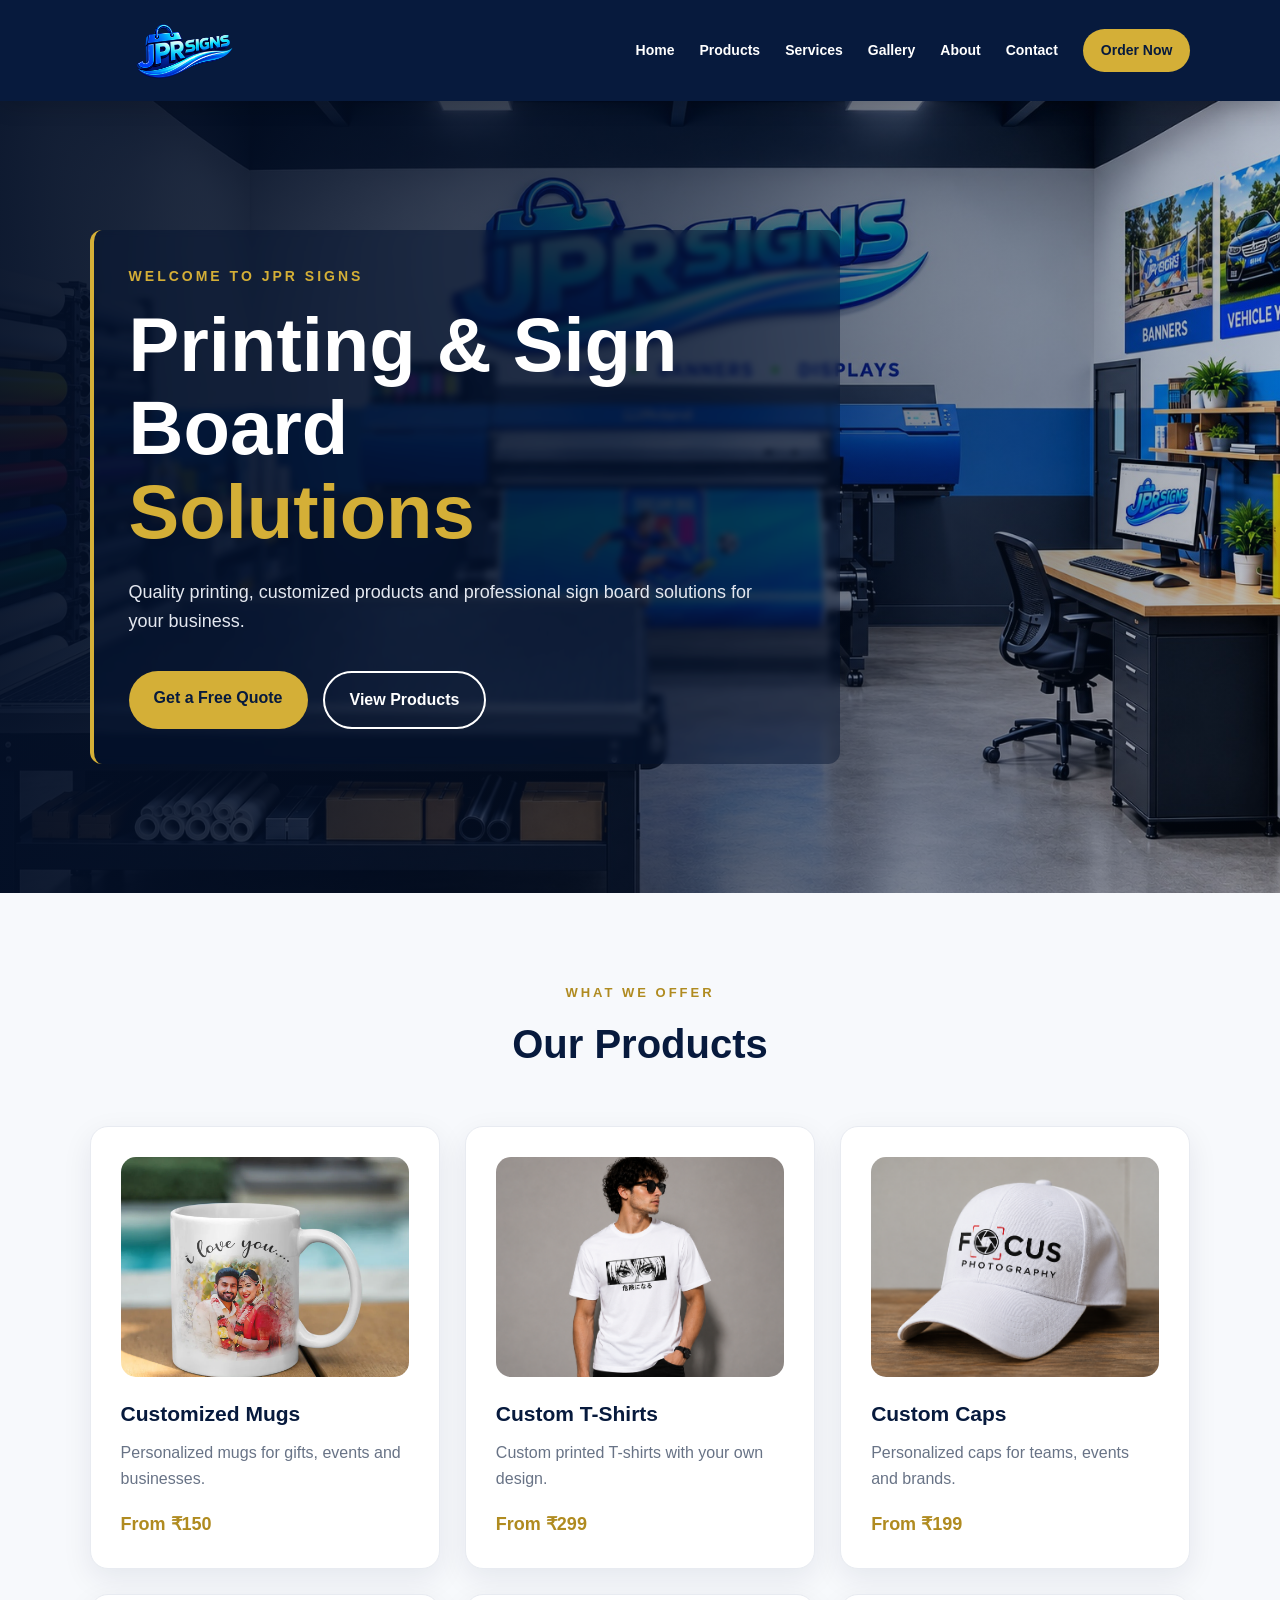
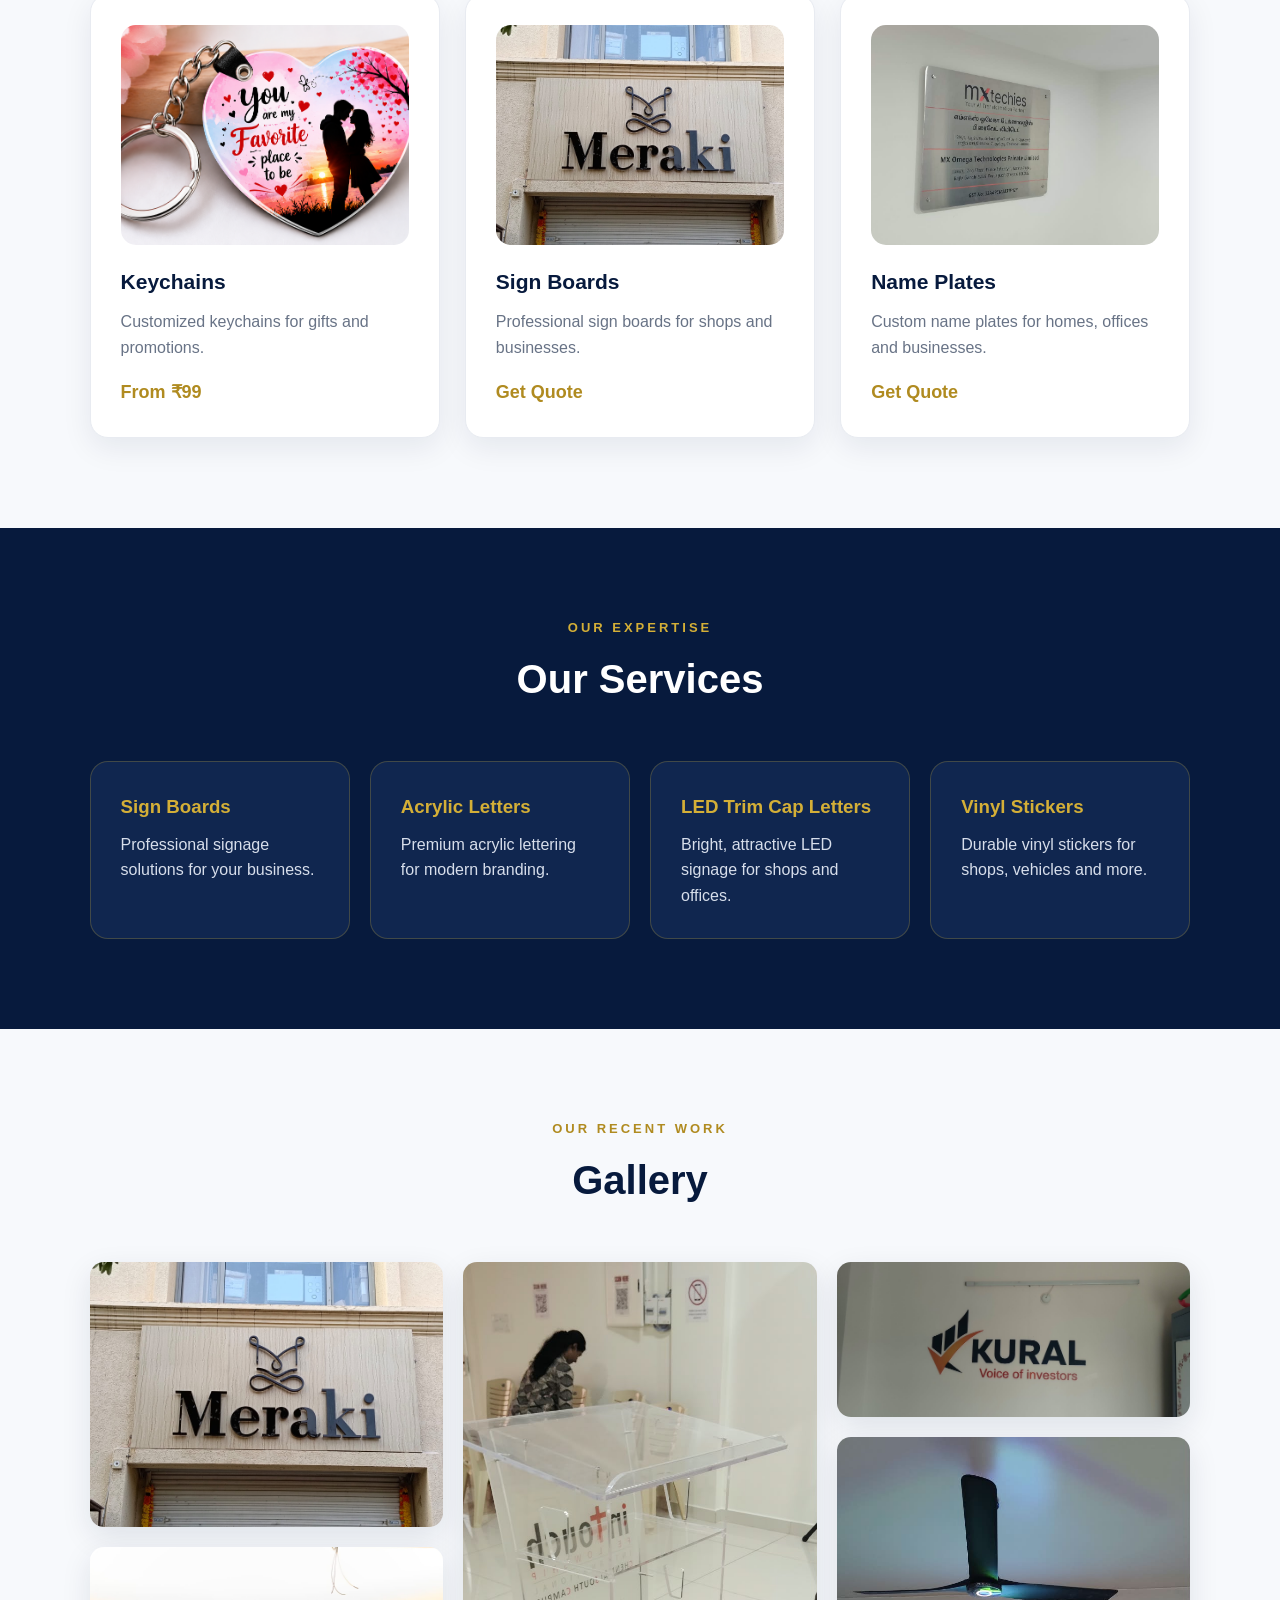
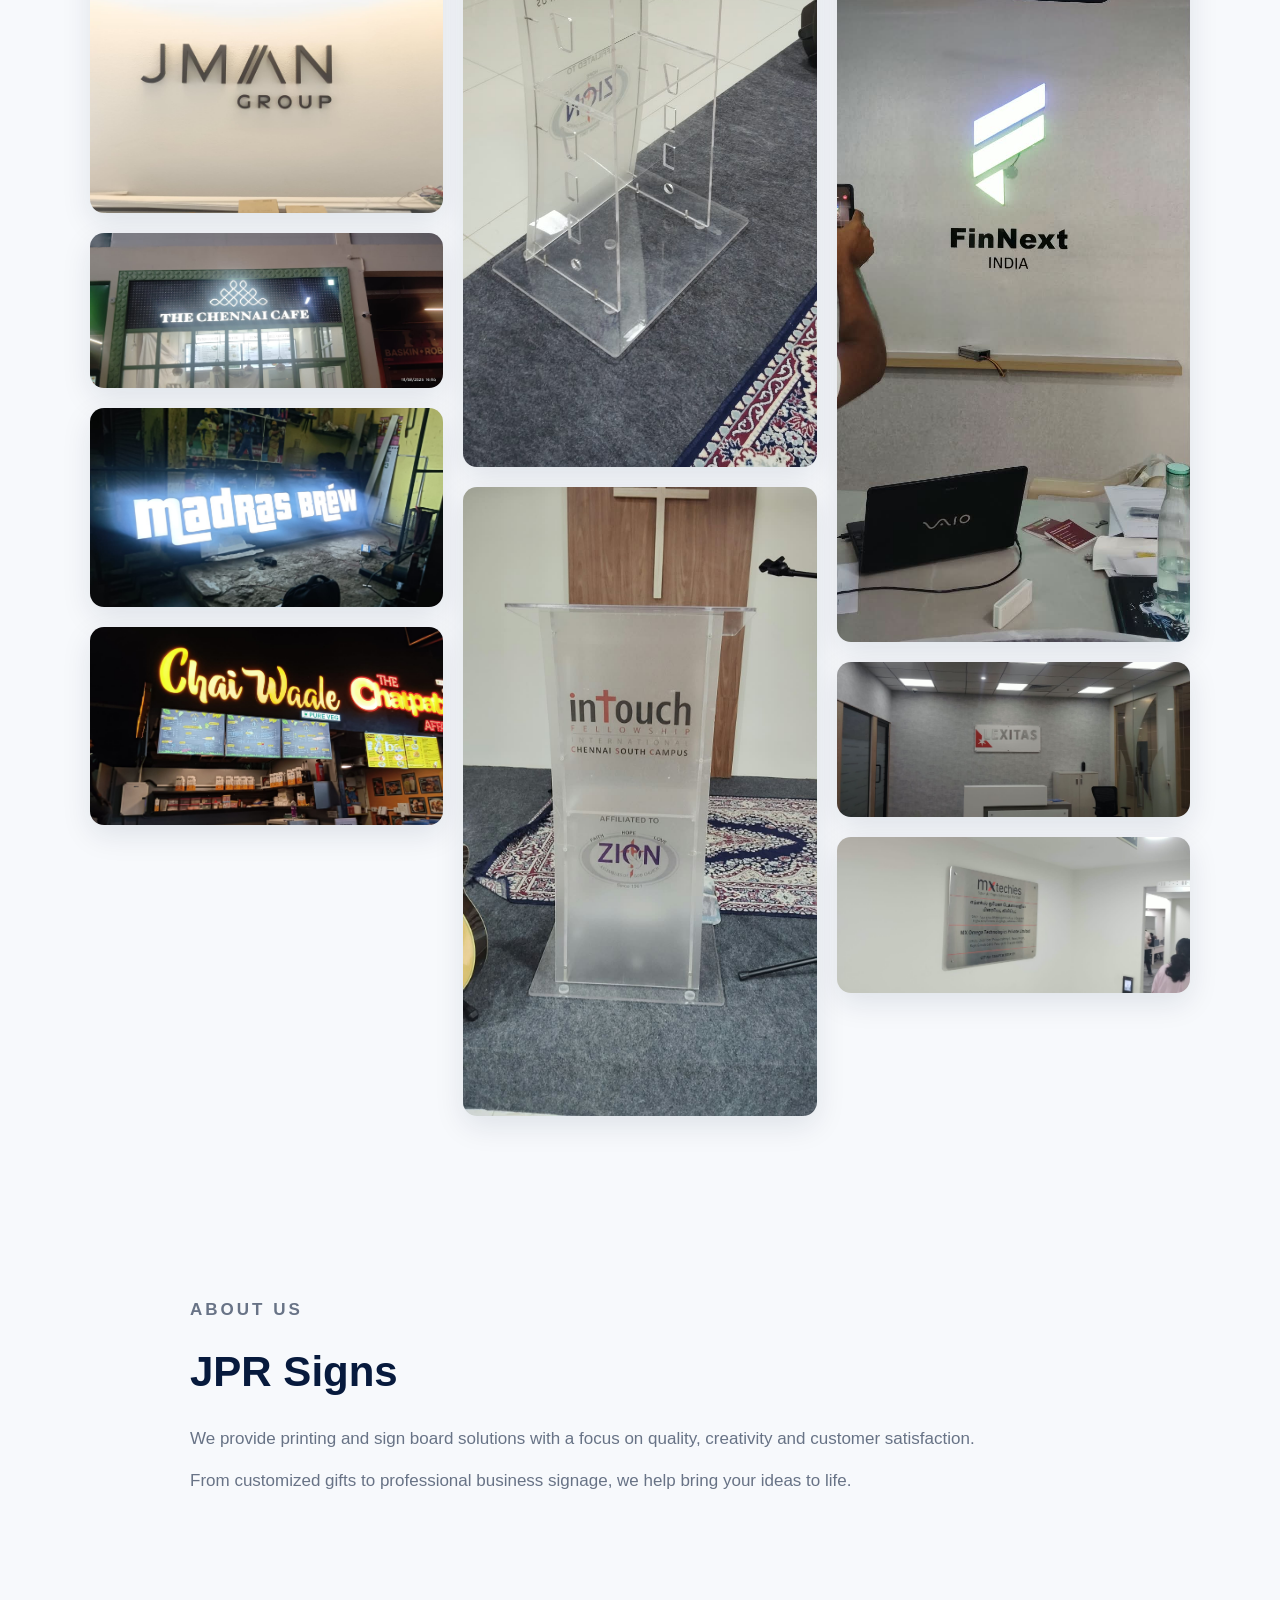
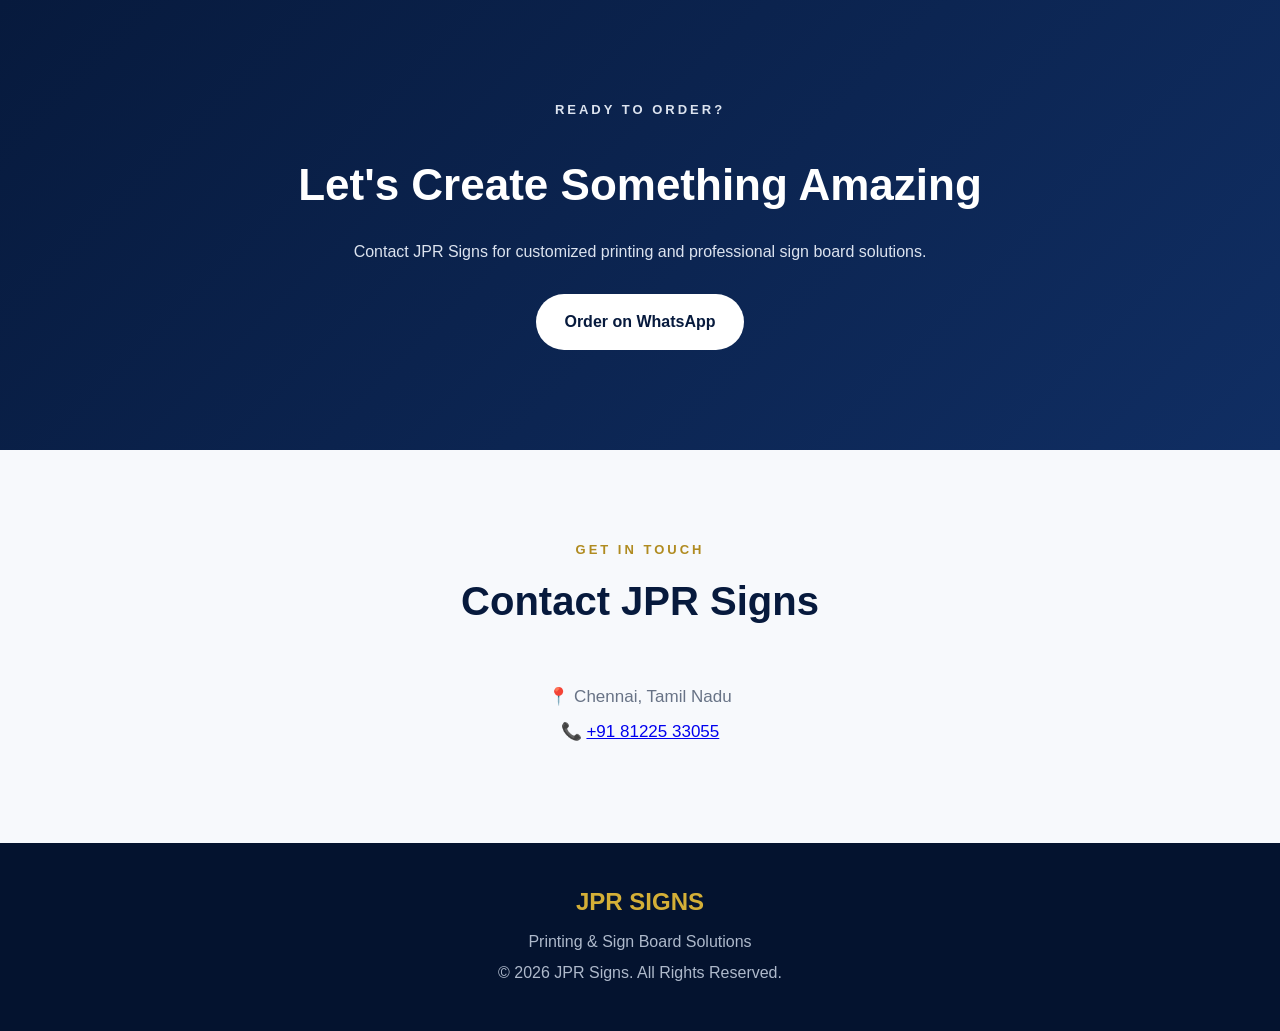
==== commit bc59dd5e: "Update index.html" ====
--- a/index.html
+++ b/index.html
@@ -4,13 +4,21 @@
 <head>
 
     <meta charset="UTF-8">
-
     <meta name="viewport" content="width=device-width, initial-scale=1.0">
 
-    <title>J P R SIGNS | Printing & Sign Board Solutions</title>
+    <title>JPR Signs | Sign Boards, Mug &amp; T-Shirt Printing in Chennai</title>
 
     <meta name="description"
-        content="J P R SIGNS - Printing, Sign Boards and Customized Printing Solutions in Chennai.">
+        content="JPR Signs, Chennai - sign boards, acrylic and LED letters, custom mugs, T-shirts, caps and keychains. Order on WhatsApp.">
+
+    <link rel="icon" href="images/jpr-logo.png">
+
+    <!-- Link preview when shared on WhatsApp -->
+    <meta property="og:title" content="JPR Signs | Printing &amp; Sign Board Solutions, Chennai">
+    <meta property="og:description"
+        content="Sign boards, LED letters, custom mugs, T-shirts, caps and keychains.">
+    <meta property="og:type" content="website">
+    <meta property="og:image" content="https://jprjose.github.io/jpr-signs-store/images/jpr-logo.png">
 
     <link rel="stylesheet" href="css/style.css">
 
@@ -26,35 +34,23 @@
 
     <header class="navbar">
 
-        <div class="logo">
-
-            <img src="images/jpr-logo.png" alt="J P R SIGNS">
-
-        </div>
-
+        <a href="#home" class="logo">
+            <img src="images/jpr-logo.png" alt="JPR Signs">
+        </a>
 
         <nav>
-
             <a href="#home">Home</a>
-
             <a href="#products">Products</a>
-
             <a href="#services">Services</a>
-
             <a href="#gallery">Gallery</a>
-
             <a href="#about">About</a>
-
             <a href="#contact">Contact</a>
-
             <a href="#order" class="order-btn">Order Now</a>
-
         </nav>
 
     </header>
 
 
-
     <!-- ==============================
          HERO SECTION
     ============================== -->
@@ -63,45 +59,26 @@
 
         <div class="hero-content">
 
-            <p class="hero-small">
-                WELCOME TO J P R SIGNS
-            </p>
-
+            <p class="hero-small">WELCOME TO JPR SIGNS</p>
 
             <h1>
-
-                Printing & Sign Board
-
+                Printing &amp; Sign Board
                 <span>Solutions</span>
-
             </h1>
 
-
             <p>
-
                 Quality printing, customized products and professional
                 sign board solutions for your business.
-
             </p>
 
-
             <div class="hero-buttons">
-
-                <a href="#order" class="primary-btn">
-                    Get a Free Quote
-                </a>
-
-
-                <a href="#products" class="secondary-btn">
-                    View Products
-                </a>
-
-            </div>
-
-        </div>
-
-    </section>
-
+                <a href="#order" class="primary-btn">Get a Free Quote</a>
+                <a href="#products" class="secondary-btn">View Products</a>
+            </div>
+
+        </div>
+
+    </section>
 
 
     <!-- ==============================
@@ -110,207 +87,76 @@
 
     <section id="products" class="section">
 
-
         <div class="section-title">
-
             <p>WHAT WE OFFER</p>
-
             <h2>Our Products</h2>
-
-        </div>
-
-
+        </div>
 
         <div class="products-grid">
 
-
             <!-- MUG -->
-
-            <div class="product-card">
-
-                <div class="product-image">
-
-                    <img
-                        src="images/products/mug1.png"
-                        alt="Customized Mugs">
-
-                </div>
-
-
-                <h3>
-                    Customized Mugs
-                </h3>
-
-
-                <p>
-
-                    Personalized mugs for gifts,
-                    events and businesses.
-
-                </p>
-
-
-                <strong>
-                    From ₹150
-                </strong>
-
-            </div>
-
-
+            <div class="product-card">
+                <div class="product-image">
+                    <img src="images/products/mug1.png" alt="Customized Mugs" loading="lazy">
+                </div>
+                <h3>Customized Mugs</h3>
+                <p>Personalized mugs for gifts, events and businesses.</p>
+                <strong>From ₹150</strong>
+            </div>
 
             <!-- T-SHIRT -->
-
-            <div class="product-card">
-
-                <div class="product-icon">
-                    👕
-                </div>
-
-
-                <h3>
-                    Custom T-Shirts
-                </h3>
-
-
-                <p>
-
-                    Custom printed T-shirts
-                    with your own design.
-
-                </p>
-
-
-                <strong>
-                    From ₹299
-                </strong>
-
-            </div>
-
-
+            <div class="product-card">
+                <div class="product-image">
+                    <img src="images/products/tshirt1.png" alt="Custom Printed T-Shirts" loading="lazy">
+                </div>
+                <h3>Custom T-Shirts</h3>
+                <p>Custom printed T-shirts with your own design.</p>
+                <strong>From ₹299</strong>
+            </div>
 
             <!-- CAP -->
-
-            <div class="product-card">
-
-                <div class="product-icon">
-                    🧢
-                </div>
-
-
-                <h3>
-                    Custom Caps
-                </h3>
-
-
-                <p>
-
-                    Personalized caps for teams,
-                    events and brands.
-
-                </p>
-
-
-                <strong>
-                    From ₹199
-                </strong>
-
-            </div>
-
-
+            <div class="product-card">
+                <div class="product-image">
+                    <img src="images/products/cap1.png" alt="Custom Printed Caps" loading="lazy">
+                </div>
+                <h3>Custom Caps</h3>
+                <p>Personalized caps for teams, events and brands.</p>
+                <strong>From ₹199</strong>
+            </div>
 
             <!-- KEYCHAIN -->
-
-            <div class="product-card">
-
-                <div class="product-icon">
-                    🔑
-                </div>
-
-
-                <h3>
-                    Keychains
-                </h3>
-
-
-                <p>
-
-                    Customized keychains for
-                    gifts and promotions.
-
-                </p>
-
-
-                <strong>
-                    From ₹99
-                </strong>
-
-            </div>
-
-
+            <div class="product-card">
+                <div class="product-image">
+                    <img src="images/products/keychain1.png" alt="Custom Keychains" loading="lazy">
+                </div>
+                <h3>Keychains</h3>
+                <p>Customized keychains for gifts and promotions.</p>
+                <strong>From ₹99</strong>
+            </div>
 
             <!-- SIGN BOARD -->
-
-            <div class="product-card">
-
-                <div class="product-icon">
-                    🪧
-                </div>
-
-
-                <h3>
-                    Sign Boards
-                </h3>
-
-
-                <p>
-
-                    Professional sign boards
-                    for shops and businesses.
-
-                </p>
-
-
-                <strong>
-                    Get Quote
-                </strong>
-
-            </div>
-
-
+            <div class="product-card">
+                <div class="product-image">
+                    <img src="images/products/sign4.jpeg" alt="Storefront sign board" loading="lazy">
+                </div>
+                <h3>Sign Boards</h3>
+                <p>Professional sign boards for shops and businesses.</p>
+                <strong>Get Quote</strong>
+            </div>
 
             <!-- NAME PLATE -->
-
-            <div class="product-card">
-
-                <div class="product-icon">
-                    ✨
-                </div>
-
-
-                <h3>
-                    Name Plates
-                </h3>
-
-
-                <p>
-
-                    Custom name plates for homes,
-                    offices and businesses.
-
-                </p>
-
-
-                <strong>
-                    Get Quote
-                </strong>
-
-            </div>
-
-
-        </div>
-
-    </section>
-
+            <div class="product-card">
+                <div class="product-image">
+                    <img src="images/products/sign13.jpeg" alt="Office name plate" loading="lazy">
+                </div>
+                <h3>Name Plates</h3>
+                <p>Custom name plates for homes, offices and businesses.</p>
+                <strong>Get Quote</strong>
+            </div>
+
+        </div>
+
+    </section>
 
 
     <!-- ==============================
@@ -319,199 +165,64 @@
 
     <section id="services" class="section dark-section">
 
-
         <div class="section-title">
-
             <p>OUR EXPERTISE</p>
-
             <h2>Our Services</h2>
-
-        </div>
-
-
+        </div>
 
         <div class="services-grid">
 
-
             <div class="service-card">
-
-                <h3>
-                    Sign Boards
-                </h3>
-
-                <p>
-
-                    Professional signage
-                    solutions for your business.
-
-                </p>
-
-            </div>
-
-
+                <h3>Sign Boards</h3>
+                <p>Professional signage solutions for your business.</p>
+            </div>
 
             <div class="service-card">
-
-                <h3>
-                    Acrylic Letters
-                </h3>
-
-                <p>
-
-                    Premium acrylic lettering
-                    for modern branding.
-
-                </p>
-
-            </div>
-
-
+                <h3>Acrylic Letters</h3>
+                <p>Premium acrylic lettering for modern branding.</p>
+            </div>
 
             <div class="service-card">
-
-                <h3>
-                    LED Boards
-                </h3>
-
-                <p>
-
-                    Bright and attractive LED
-                    signage solutions.
-
-                </p>
-
-            </div>
-
-
+                <h3>LED Trim Cap Letters</h3>
+                <p>Bright, attractive LED signage for shops and offices.</p>
+            </div>
 
             <div class="service-card">
-
-                <h3>
-                    Vinyl Stickers
-                </h3>
-
-                <p>
-
-                    Durable vinyl stickers
-                    for shops, vehicles and more.
-
-                </p>
-
-            </div>
-
-
-        </div>
-
-    </section>
-
-
-
-    <!-- ==============================
-         GALLERY
+                <h3>Vinyl Stickers</h3>
+                <p>Durable vinyl stickers for shops, vehicles and more.</p>
+            </div>
+
+        </div>
+
+    </section>
+
+
+    <!-- ==============================
+         GALLERY (real job photos)
     ============================== -->
 
     <section id="gallery" class="section">
 
-
         <div class="section-title">
-
             <p>OUR RECENT WORK</p>
-
             <h2>Gallery</h2>
-
-        </div>
-
-
-        <div class="products-grid">
-
-
-            <div class="product-card">
-
-                <div class="product-image">
-
-                    <img
-                        src="images/products/mug1.png"
-                        alt="JPR Signs Customized Mug">
-
-                </div>
-
-            </div>
-
-
-
-            <div class="product-card">
-
-                <div class="product-image">
-
-                    <img
-                        src="images/products/mug2.png"
-                        alt="JPR Signs Mug Printing">
-
-                </div>
-
-            </div>
-
-
-
-            <div class="product-card">
-
-                <div class="product-image">
-
-                    <img
-                        src="images/products/mug3.png"
-                        alt="JPR Signs Customized Mug">
-
-                </div>
-
-            </div>
-
-
-
-            <div class="product-card">
-
-                <div class="product-image">
-
-                    <img
-                        src="images/products/tshirt1.png"
-                        alt="JPR Signs Custom T-Shirt">
-
-                </div>
-
-            </div>
-
-
-
-            <div class="product-card">
-
-                <div class="product-image">
-
-                    <img
-                        src="images/products/tshirt2.png"
-                        alt="JPR Signs T-Shirt Printing">
-
-                </div>
-
-            </div>
-
-
-
-            <div class="product-card">
-
-                <div class="product-image">
-
-                    <img
-                        src="images/products/cap1.png"
-                        alt="JPR Signs Custom Cap">
-
-                </div>
-
-            </div>
-
-
-        </div>
-
-    </section>
-
+        </div>
+
+        <div class="gallery-grid">
+            <img src="images/products/sign4.jpeg" alt="Meraki storefront signage" loading="lazy">
+            <img src="images/products/sign1.jpeg" alt="JMAN Group 3D wall logo" loading="lazy">
+            <img src="images/products/sign3.jpeg" alt="The Chennai Cafe illuminated signage" loading="lazy">
+            <img src="images/products/sign14.jpeg" alt="Madras Brew LED trim cap letters" loading="lazy">
+            <img src="images/products/sign12.jpeg" alt="Chai Waale LED menu board" loading="lazy">
+            <img src="images/products/sign10.jpeg" alt="Acrylic podium" loading="lazy">
+            <img src="images/products/sign11.jpeg" alt="Acrylic podium with logo" loading="lazy">
+            <img src="images/products/sign8.jpeg" alt="Kural logo wall sign" loading="lazy">
+            <img src="images/products/sign7.jpeg" alt="FinNext office logo wall sign" loading="lazy">
+            <img src="images/products/sign9.jpeg" alt="Reception logo sign" loading="lazy">
+            <img src="images/products/sign13.jpeg" alt="Office wall name plaque" loading="lazy">
+        </div>
+
+    </section>
 
 
     <!-- ==============================
@@ -520,46 +231,25 @@
 
     <section id="about" class="section">
 
-
         <div class="about-content">
 
-
-            <div>
-
-                <p class="section-label">
-                    ABOUT US
-                </p>
-
-
-                <h2>
-                    J P R SIGNS
-                </h2>
-
-
-                <p>
-
-                    We provide printing and sign board
-                    solutions with a focus on quality,
-                    creativity and customer satisfaction.
-
-                </p>
-
-
-                <p>
-
-                    From customized gifts to professional
-                    business signage, we help bring your
-                    ideas to life.
-
-                </p>
-
-            </div>
-
-
-        </div>
-
-    </section>
-
+            <p class="section-label">ABOUT US</p>
+
+            <h2>JPR Signs</h2>
+
+            <p>
+                We provide printing and sign board solutions with a focus
+                on quality, creativity and customer satisfaction.
+            </p>
+
+            <p>
+                From customized gifts to professional business signage,
+                we help bring your ideas to life.
+            </p>
+
+        </div>
+
+    </section>
 
 
     <!-- ==============================
@@ -568,43 +258,25 @@
 
     <section id="order" class="order-section">
 
-
         <div class="order-content">
 
-
-            <p class="section-label">
-                READY TO ORDER?
+            <p class="section-label">READY TO ORDER?</p>
+
+            <h2>Let's Create Something Amazing</h2>
+
+            <p>
+                Contact JPR Signs for customized printing and
+                professional sign board solutions.
             </p>
 
-
-            <h2>
-                Let's Create Something Amazing
-            </h2>
-
-
-            <p>
-
-                Contact J P R SIGNS for customized
-                printing and professional sign board
-                solutions.
-
-            </p>
-
-
-            <a
-                href="https://wa.me/918122533055"
-                class="whatsapp-btn"
-                target="_blank">
-
+            <a href="https://wa.me/918122533055?text=Hi%20JPR%20Signs%2C%20I%20need%20a%20quote%20for%20"
+                class="whatsapp-btn" target="_blank" rel="noopener noreferrer">
                 Order on WhatsApp
-
             </a>
 
-
-        </div>
-
-    </section>
-
+        </div>
+
+    </section>
 
 
     <!-- ==============================
@@ -613,33 +285,16 @@
 
     <section id="contact" class="section contact-section">
 
-
         <div class="section-title">
-
-            <p>
-                GET IN TOUCH
-            </p>
-
-
-            <h2>
-                Contact J P R SIGNS
-            </h2>
-
-        </div>
-
-
-        <p>
-            📍 Chennai, Tamil Nadu
-        </p>
-
-
-        <p>
-            📞 +91 81225 33055
-        </p>
-
-
-    </section>
-
+            <p>GET IN TOUCH</p>
+            <h2>Contact JPR Signs</h2>
+        </div>
+
+        <p>📍 Chennai, Tamil Nadu</p>
+
+        <p>📞 <a href="tel:+918122533055">+91 81225 33055</a></p>
+
+    </section>
 
 
     <!-- ==============================
@@ -648,26 +303,15 @@
 
     <footer>
 
-
-        <h3>
-            J P R SIGNS
-        </h3>
-
-
-        <p>
-            Printing & Sign Board Solutions
-        </p>
-
-
-        <p>
-            © 2026 J P R SIGNS. All Rights Reserved.
-        </p>
-
+        <h3>JPR SIGNS</h3>
+
+        <p>Printing &amp; Sign Board Solutions</p>
+
+        <p>© 2026 JPR Signs. All Rights Reserved.</p>
 
     </footer>
 
 
-
 </body>
 
 </html>
--- a/css/style.css
+++ b/css/style.css
@@ -1,5 +1,10 @@
 /* ==============================
    J P R SIGNS - PREMIUM WEBSITE
+   ============================== */
+
+
+/* ==============================
+   GLOBAL
    ============================== */
 
 * {
@@ -38,37 +43,48 @@
     padding: 18px 7%;
 
     background: #071a3d;
-    box-shadow: 0 5px 20px rgba(0, 0, 0, 0.15);
-}
+
+    box-shadow:
+        0 5px 20px rgba(0, 0, 0, 0.15);
+}
+
+
+/* LOGO */
 
 .logo {
-    width: 150px;
-    height: 50px;
+    width: 190px;
+    height: 65px;
+
+    flex-shrink: 0;
+
     display: flex;
     align-items: center;
 }
 
 .logo img {
-    max-width: 150px;
-    max-height: 50px;
-    width: auto;
-    height: auto;
+    width: 190px;
+    height: 65px;
+
     display: block;
+
     object-fit: contain;
 }
-.logo span {
-    color: #d4af37;
-}
+
+
+/* NAVIGATION LINKS */
 
 .navbar nav {
     display: flex;
     align-items: center;
+
     gap: 25px;
 }
 
 .navbar nav a {
     color: #ffffff;
+
     text-decoration: none;
+
     font-size: 14px;
     font-weight: 600;
 
@@ -79,11 +95,16 @@
     color: #d4af37;
 }
 
+
+/* ORDER BUTTON */
+
 .order-btn {
     background: #d4af37;
+
     color: #071a3d !important;
 
     padding: 10px 18px;
+
     border-radius: 25px;
 
     font-weight: 700 !important;
@@ -99,19 +120,19 @@
    ============================== */
 
 .hero {
-    min-height: 85vh;
+    min-height: 88vh;
 
     display: flex;
     align-items: center;
 
-    padding: 80px 7%;
+    padding: 90px 7%;
 
     background:
         linear-gradient(
             90deg,
-            rgba(4, 18, 48, 0.92),
-            rgba(4, 18, 48, 0.70),
-            rgba(4, 18, 48, 0.35)
+            rgba(3, 15, 38, 0.95),
+            rgba(3, 15, 38, 0.72),
+            rgba(3, 15, 38, 0.25)
         ),
         url("../images/hero-banner.jpg");
 
@@ -122,6 +143,9 @@
     color: #ffffff;
 }
 
+
+/* HERO CONTENT */
+
 .hero-content {
     max-width: 750px;
 
@@ -136,35 +160,59 @@
     backdrop-filter: blur(3px);
 }
 
+
+/* SMALL HERO TITLE */
+
 .hero-small {
     color: #d4af37;
+
     font-size: 14px;
+
     font-weight: 700;
+
     letter-spacing: 3px;
+
     margin-bottom: 15px;
 }
+
+
+/* HERO MAIN TITLE */
 
 .hero h1 {
     font-size: clamp(42px, 6vw, 76px);
+
     line-height: 1.1;
+
     margin-bottom: 25px;
 }
 
 .hero h1 span {
     display: block;
+
     color: #d4af37;
 }
+
+
+/* HERO DESCRIPTION */
 
 .hero p:not(.hero-small) {
     max-width: 650px;
+
     font-size: 18px;
+
     color: #e4e8f0;
+
     margin-bottom: 35px;
 }
+
+
+/* HERO BUTTONS */
 
 .hero-buttons {
     display: flex;
+
     gap: 15px;
+
     flex-wrap: wrap;
 }
 
@@ -183,23 +231,33 @@
     transition: 0.3s;
 }
 
+
+/* PRIMARY BUTTON */
+
 .primary-btn {
     background: #d4af37;
+
     color: #071a3d;
 }
 
 .primary-btn:hover {
     transform: translateY(-3px);
+
     background: #ffffff;
 }
+
+
+/* SECONDARY BUTTON */
 
 .secondary-btn {
     border: 2px solid #ffffff;
+
     color: #ffffff;
 }
 
 .secondary-btn:hover {
     background: #ffffff;
+
     color: #071a3d;
 }
 
@@ -212,22 +270,31 @@
     padding: 90px 7%;
 }
 
+
+/* SECTION TITLE */
+
 .section-title {
     text-align: center;
+
     margin-bottom: 50px;
 }
 
 .section-title p,
 .section-label {
     color: #b08b20;
+
     font-size: 13px;
+
     font-weight: 800;
+
     letter-spacing: 3px;
+
     margin-bottom: 8px;
 }
 
 .section-title h2 {
     font-size: 40px;
+
     color: #071a3d;
 }
 
@@ -245,8 +312,12 @@
     gap: 25px;
 
     max-width: 1200px;
+
     margin: auto;
 }
+
+
+/* PRODUCT CARD */
 
 .product-card {
     background: #ffffff;
@@ -267,6 +338,9 @@
     overflow: hidden;
 }
 
+
+/* GOLD TOP LINE */
+
 .product-card::before {
     content: "";
 
@@ -287,6 +361,9 @@
     transition: 0.3s;
 }
 
+
+/* PRODUCT HOVER */
+
 .product-card:hover {
     transform: translateY(-8px);
 
@@ -298,18 +375,15 @@
     transform: scaleX(1);
 }
 
-.product-card:hover {
-    transform: translateY(-8px);
-
-    box-shadow:
-        0 18px 40px rgba(7, 26, 61, 0.15);
-}
+
+/* OLD PRODUCT ICON */
 
 .product-icon {
     width: 65px;
     height: 65px;
 
     display: flex;
+
     align-items: center;
     justify-content: center;
 
@@ -322,19 +396,68 @@
     margin-bottom: 20px;
 }
 
+
+/* PRODUCT IMAGE */
+
+.product-image {
+    width: 100%;
+
+    height: 220px;
+
+    margin-bottom: 20px;
+
+    border-radius: 15px;
+
+    overflow: hidden;
+
+    background: #f7f9fc;
+}
+
+.product-image img {
+    width: 100%;
+
+    height: 100%;
+
+    object-fit: cover;
+
+    display: block;
+
+    transition: transform 0.4s ease;
+}
+
+
+/* IMAGE HOVER */
+
+.product-card:hover .product-image img {
+    transform: scale(1.05);
+}
+
+
+/* PRODUCT TITLE */
+
 .product-card h3 {
     color: #071a3d;
+
     font-size: 21px;
+
     margin-bottom: 10px;
 }
+
+
+/* PRODUCT DESCRIPTION */
 
 .product-card p {
     color: #687386;
+
     margin-bottom: 18px;
 }
+
+
+/* PRODUCT PRICE */
 
 .product-card strong {
     color: #b08b20;
+
     font-size: 18px;
 }
 
@@ -355,6 +478,9 @@
     color: #d4af37;
 }
 
+
+/* SERVICES GRID */
+
 .services-grid {
     display: grid;
 
@@ -364,8 +490,12 @@
     gap: 20px;
 
     max-width: 1200px;
+
     margin: auto;
 }
+
+
+/* SERVICE CARD */
 
 .service-card {
     padding: 30px;
@@ -374,7 +504,8 @@
 
     background: #10264f;
 
-    border: 1px solid rgba(212, 175, 55, 0.25);
+    border: 1px solid
+        rgba(212, 175, 55, 0.25);
 
     transition: 0.3s;
 }
@@ -387,6 +518,7 @@
 
 .service-card h3 {
     color: #d4af37;
+
     margin-bottom: 10px;
 }
 
@@ -401,21 +533,50 @@
 
 .about-content {
     max-width: 900px;
+
     margin: auto;
 }
 
 .about-content h2 {
     font-size: 42px;
+
     color: #071a3d;
+
     margin-bottom: 20px;
 }
 
 .about-content p {
     color: #687386;
+
     font-size: 17px;
+
     margin-bottom: 15px;
 }
 
+
+/* ==============================
+   GALLERY
+   ============================== */
+
+#gallery {
+    background: #f7f9fc;
+}
+
+.gallery-grid {
+    max-width: 1200px;
+    margin: auto;
+    columns: 3 260px;
+    column-gap: 20px;
+}
+
+.gallery-grid img {
+    width: 100%;
+    display: block;
+    margin-bottom: 20px;
+    border-radius: 14px;
+    break-inside: avoid;
+    box-shadow: 0 10px 30px rgba(7, 26, 61, 0.1);
+}
 
 /* ==============================
    ORDER SECTION
@@ -432,28 +593,39 @@
         );
 
     text-align: center;
+
     color: #ffffff;
 }
+
+
+/* ORDER CONTENT */
 
 .order-content {
     max-width: 750px;
+
     margin: auto;
 }
 
 .order-content h2 {
     font-size: 44px;
+
     margin-bottom: 18px;
 }
 
 .order-content p {
     color: #dce3ef;
+
     margin-bottom: 30px;
 }
+
+
+/* WHATSAPP BUTTON */
 
 .whatsapp-btn {
     display: inline-block;
 
     background: #ffffff;
+
     color: #071a3d;
 
     padding: 15px 28px;
@@ -469,6 +641,7 @@
 
 .whatsapp-btn:hover {
     background: #d4af37;
+
     transform: translateY(-3px);
 }
 
@@ -483,7 +656,9 @@
 
 .contact-section > p {
     margin: 8px;
+
     color: #687386;
+
     font-size: 17px;
 }
 
@@ -504,12 +679,15 @@
 
 footer h3 {
     color: #d4af37;
+
     font-size: 24px;
+
     margin-bottom: 8px;
 }
 
 footer p {
     color: #aeb9cb;
+
     margin: 5px;
 }
 
@@ -517,17 +695,23 @@
 /* ==============================
    RESPONSIVE DESIGN
    ============================== */
+
+
+/* TABLET */
 
 @media (max-width: 900px) {
 
     .navbar {
         flex-direction: column;
+
         gap: 15px;
     }
 
     .navbar nav {
         flex-wrap: wrap;
+
         justify-content: center;
+
         gap: 15px;
     }
 
@@ -544,8 +728,11 @@
     .hero {
         min-height: 75vh;
     }
-}
-
+
+}
+
+
+/* MOBILE */
 
 @media (max-width: 600px) {
 
@@ -559,6 +746,10 @@
 
     .hero {
         padding: 70px 5%;
+    }
+
+    .hero-content {
+        padding: 25px;
     }
 
     .hero h1 {
@@ -578,7 +769,12 @@
         grid-template-columns: 1fr;
     }
 
+    .product-image {
+        height: 240px;
+    }
+
     .order-content h2 {
         font-size: 34px;
     }
-}
+
+}
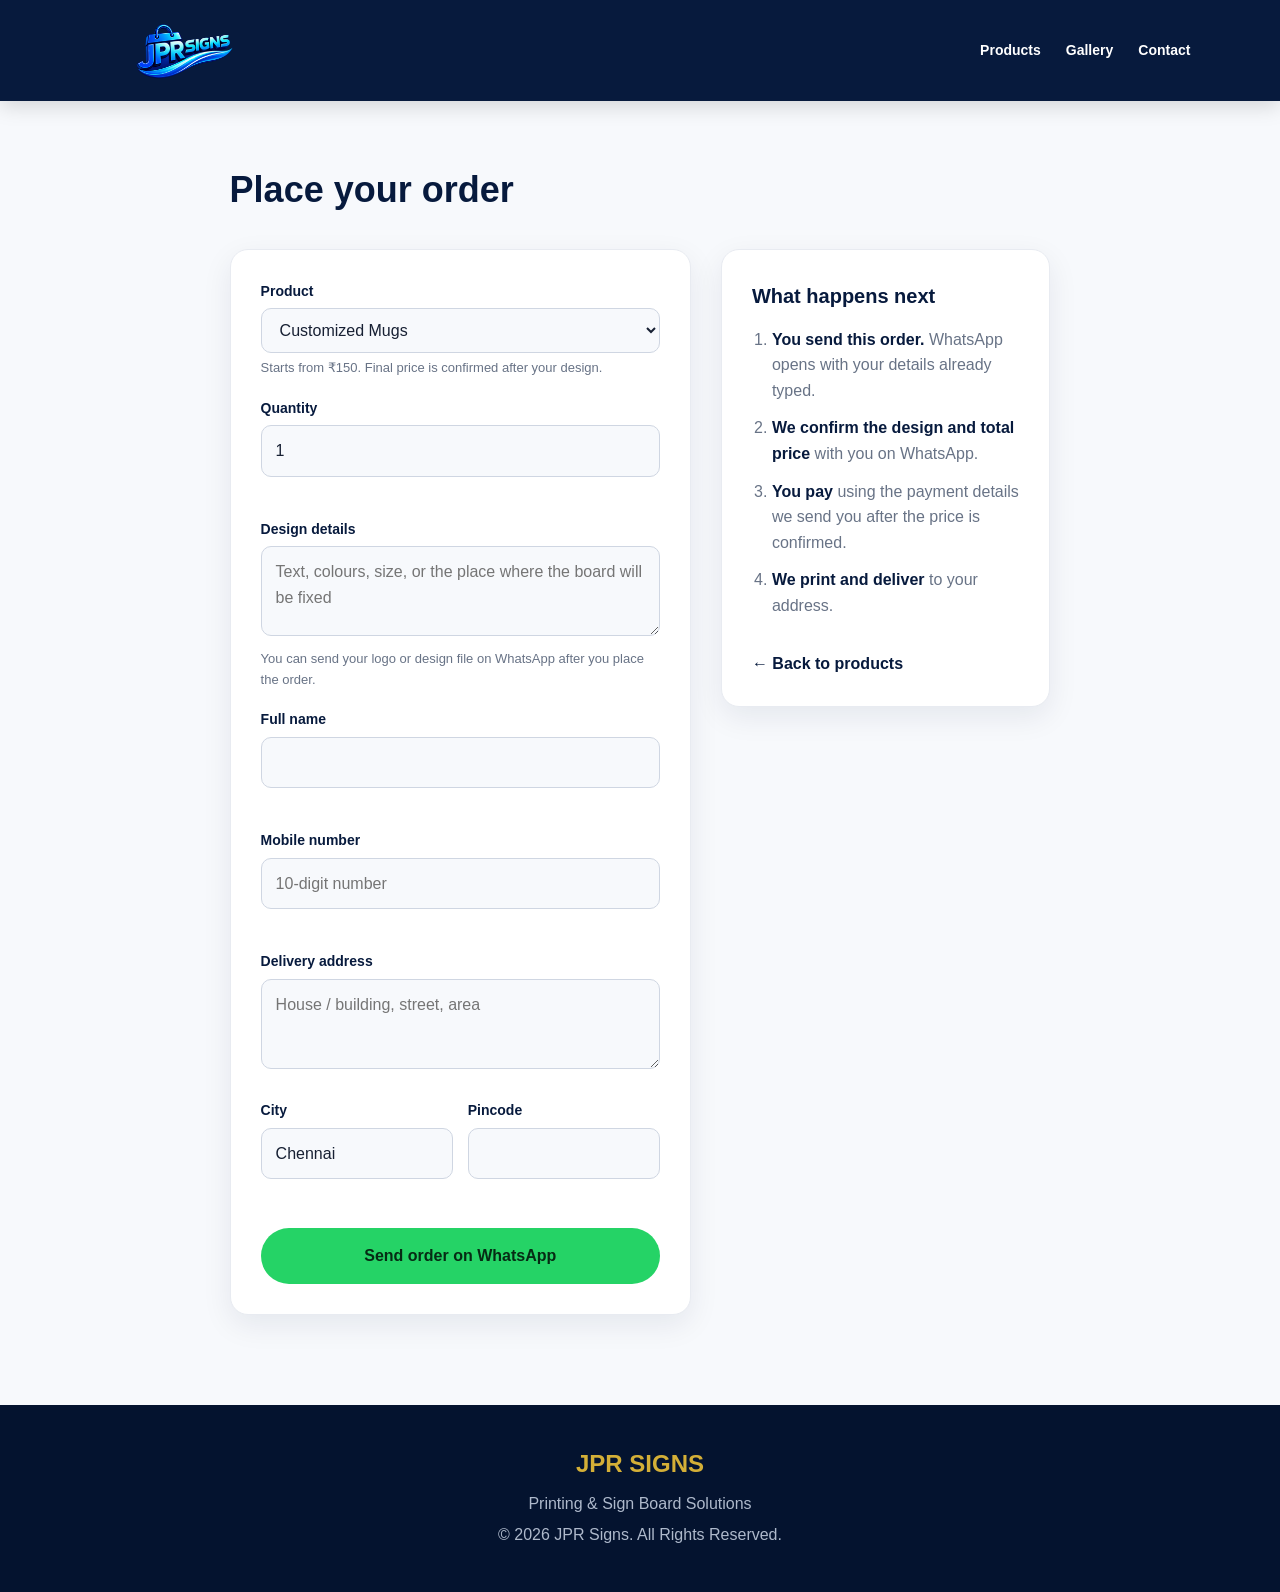
==== commit 78120938: "Update index.html" ====
--- a/index.html
+++ b/index.html
@@ -6,312 +6,333 @@
     <meta charset="UTF-8">
     <meta name="viewport" content="width=device-width, initial-scale=1.0">
 
-    <title>JPR Signs | Sign Boards, Mug &amp; T-Shirt Printing in Chennai</title>
-
-    <meta name="description"
-        content="JPR Signs, Chennai - sign boards, acrylic and LED letters, custom mugs, T-shirts, caps and keychains. Order on WhatsApp.">
+    <title>Place your order | JPR Signs, Chennai</title>
+
+    <meta name="description" content="Order custom printing and sign boards from JPR Signs, Chennai.">
 
     <link rel="icon" href="images/jpr-logo.png">
-
-    <!-- Link preview when shared on WhatsApp -->
-    <meta property="og:title" content="JPR Signs | Printing &amp; Sign Board Solutions, Chennai">
-    <meta property="og:description"
-        content="Sign boards, LED letters, custom mugs, T-shirts, caps and keychains.">
-    <meta property="og:type" content="website">
-    <meta property="og:image" content="https://jprjose.github.io/jpr-signs-store/images/jpr-logo.png">
-
     <link rel="stylesheet" href="css/style.css">
 
+    <style>
+        .order-page {
+            max-width: 1000px;
+            margin: auto;
+            padding: 60px 7% 90px;
+            display: grid;
+            grid-template-columns: 1.4fr 1fr;
+            gap: 30px;
+            align-items: start;
+        }
+
+        .order-page h1 {
+            grid-column: 1 / -1;
+            font-size: 36px;
+            color: #071a3d;
+        }
+
+        .order-form,
+        .order-side {
+            background: #ffffff;
+            border: 1px solid #e8ebf1;
+            border-radius: 18px;
+            padding: 30px;
+            box-shadow: 0 10px 30px rgba(7, 26, 61, 0.08);
+        }
+
+        .order-form label {
+            display: block;
+            font-weight: 700;
+            font-size: 14px;
+            color: #071a3d;
+            margin: 18px 0 6px;
+        }
+
+        .order-form label:first-of-type {
+            margin-top: 0;
+        }
+
+        .order-form input,
+        .order-form select,
+        .order-form textarea {
+            width: 100%;
+            padding: 12px 14px;
+            font: inherit;
+            color: #172033;
+            background: #f7f9fc;
+            border: 1px solid #cfd6e2;
+            border-radius: 10px;
+        }
+
+        .order-form textarea {
+            min-height: 90px;
+            resize: vertical;
+        }
+
+        .order-form input:focus-visible,
+        .order-form select:focus-visible,
+        .order-form textarea:focus-visible,
+        .submit-btn:focus-visible {
+            outline: 3px solid #d4af37;
+            outline-offset: 2px;
+        }
+
+        .row-2 {
+            display: grid;
+            grid-template-columns: 1fr 1fr;
+            gap: 15px;
+        }
+
+        .field-error {
+            color: #b3261e;
+            font-size: 13px;
+            margin-top: 5px;
+            min-height: 18px;
+        }
+
+        .hint {
+            color: #687386;
+            font-size: 13px;
+            margin-top: 5px;
+        }
+
+        .submit-btn {
+            width: 100%;
+            margin-top: 26px;
+            padding: 15px;
+            border: 0;
+            border-radius: 30px;
+            background: #25d366;
+            color: #062b14;
+            font: inherit;
+            font-weight: 800;
+            font-size: 16px;
+            cursor: pointer;
+            transition: 0.3s;
+        }
+
+        .submit-btn:hover {
+            background: #1fb855;
+        }
+
+        .order-side h2 {
+            font-size: 20px;
+            color: #071a3d;
+            margin-bottom: 15px;
+        }
+
+        .order-side ol {
+            padding-left: 20px;
+            color: #687386;
+        }
+
+        .order-side li {
+            margin-bottom: 12px;
+        }
+
+        .order-side li strong {
+            color: #071a3d;
+        }
+
+        .back-link {
+            display: inline-block;
+            margin-top: 20px;
+            color: #071a3d;
+            font-weight: 700;
+            text-decoration: none;
+        }
+
+        .back-link:hover {
+            color: #b08b20;
+        }
+
+        @media (max-width: 800px) {
+            .order-page {
+                grid-template-columns: 1fr;
+                padding: 40px 5% 70px;
+            }
+
+            .row-2 {
+                grid-template-columns: 1fr;
+            }
+        }
+    </style>
+
 </head>
 
 
 <body>
 
-
-    <!-- ==============================
-         NAVIGATION
-    ============================== -->
-
     <header class="navbar">
 
-        <a href="#home" class="logo">
+        <a href="index.html" class="logo">
             <img src="images/jpr-logo.png" alt="JPR Signs">
         </a>
 
         <nav>
-            <a href="#home">Home</a>
-            <a href="#products">Products</a>
-            <a href="#services">Services</a>
-            <a href="#gallery">Gallery</a>
-            <a href="#about">About</a>
-            <a href="#contact">Contact</a>
-            <a href="#order" class="order-btn">Order Now</a>
+            <a href="index.html#products">Products</a>
+            <a href="index.html#gallery">Gallery</a>
+            <a href="index.html#contact">Contact</a>
         </nav>
 
     </header>
 
 
-    <!-- ==============================
-         HERO SECTION
-    ============================== -->
-
-    <section id="home" class="hero">
-
-        <div class="hero-content">
-
-            <p class="hero-small">WELCOME TO JPR SIGNS</p>
-
-            <h1>
-                Printing &amp; Sign Board
-                <span>Solutions</span>
-            </h1>
-
-            <p>
-                Quality printing, customized products and professional
-                sign board solutions for your business.
-            </p>
-
-            <div class="hero-buttons">
-                <a href="#order" class="primary-btn">Get a Free Quote</a>
-                <a href="#products" class="secondary-btn">View Products</a>
+    <main class="order-page">
+
+        <h1>Place your order</h1>
+
+        <form class="order-form" id="orderForm" novalidate>
+
+            <label for="product">Product</label>
+            <select id="product" required>
+                <option>Customized Mugs</option>
+                <option>Custom T-Shirts</option>
+                <option>Custom Caps</option>
+                <option>Keychains</option>
+                <option>Sign Boards</option>
+                <option>Name Plates</option>
+            </select>
+            <p class="hint" id="priceHint"></p>
+
+            <label for="qty">Quantity</label>
+            <input id="qty" type="number" min="1" value="1" required>
+            <p class="field-error" id="qtyErr"></p>
+
+            <label for="details">Design details</label>
+            <textarea id="details"
+                placeholder="Text, colours, size, or the place where the board will be fixed"></textarea>
+            <p class="hint">You can send your logo or design file on WhatsApp after you place the order.</p>
+
+            <label for="name">Full name</label>
+            <input id="name" type="text" autocomplete="name" required>
+            <p class="field-error" id="nameErr"></p>
+
+            <label for="phone">Mobile number</label>
+            <input id="phone" type="tel" inputmode="numeric" autocomplete="tel-national" maxlength="10"
+                placeholder="10-digit number" required>
+            <p class="field-error" id="phoneErr"></p>
+
+            <label for="address">Delivery address</label>
+            <textarea id="address" autocomplete="street-address"
+                placeholder="House / building, street, area" required></textarea>
+            <p class="field-error" id="addressErr"></p>
+
+            <div class="row-2">
+                <div>
+                    <label for="city">City</label>
+                    <input id="city" type="text" autocomplete="address-level2" value="Chennai" required>
+                    <p class="field-error" id="cityErr"></p>
+                </div>
+                <div>
+                    <label for="pin">Pincode</label>
+                    <input id="pin" type="text" inputmode="numeric" autocomplete="postal-code" maxlength="6"
+                        required>
+                    <p class="field-error" id="pinErr"></p>
+                </div>
             </div>
 
-        </div>
-
-    </section>
-
-
-    <!-- ==============================
-         PRODUCTS SECTION
-    ============================== -->
-
-    <section id="products" class="section">
-
-        <div class="section-title">
-            <p>WHAT WE OFFER</p>
-            <h2>Our Products</h2>
-        </div>
-
-        <div class="products-grid">
-
-            <!-- MUG -->
-            <div class="product-card">
-                <div class="product-image">
-                    <img src="images/products/mug1.png" alt="Customized Mugs" loading="lazy">
-                </div>
-                <h3>Customized Mugs</h3>
-                <p>Personalized mugs for gifts, events and businesses.</p>
-                <strong>From ₹150</strong>
-            </div>
-
-            <!-- T-SHIRT -->
-            <div class="product-card">
-                <div class="product-image">
-                    <img src="images/products/tshirt1.png" alt="Custom Printed T-Shirts" loading="lazy">
-                </div>
-                <h3>Custom T-Shirts</h3>
-                <p>Custom printed T-shirts with your own design.</p>
-                <strong>From ₹299</strong>
-            </div>
-
-            <!-- CAP -->
-            <div class="product-card">
-                <div class="product-image">
-                    <img src="images/products/cap1.png" alt="Custom Printed Caps" loading="lazy">
-                </div>
-                <h3>Custom Caps</h3>
-                <p>Personalized caps for teams, events and brands.</p>
-                <strong>From ₹199</strong>
-            </div>
-
-            <!-- KEYCHAIN -->
-            <div class="product-card">
-                <div class="product-image">
-                    <img src="images/products/keychain1.png" alt="Custom Keychains" loading="lazy">
-                </div>
-                <h3>Keychains</h3>
-                <p>Customized keychains for gifts and promotions.</p>
-                <strong>From ₹99</strong>
-            </div>
-
-            <!-- SIGN BOARD -->
-            <div class="product-card">
-                <div class="product-image">
-                    <img src="images/products/sign4.jpeg" alt="Storefront sign board" loading="lazy">
-                </div>
-                <h3>Sign Boards</h3>
-                <p>Professional sign boards for shops and businesses.</p>
-                <strong>Get Quote</strong>
-            </div>
-
-            <!-- NAME PLATE -->
-            <div class="product-card">
-                <div class="product-image">
-                    <img src="images/products/sign13.jpeg" alt="Office name plate" loading="lazy">
-                </div>
-                <h3>Name Plates</h3>
-                <p>Custom name plates for homes, offices and businesses.</p>
-                <strong>Get Quote</strong>
-            </div>
-
-        </div>
-
-    </section>
-
-
-    <!-- ==============================
-         SERVICES
-    ============================== -->
-
-    <section id="services" class="section dark-section">
-
-        <div class="section-title">
-            <p>OUR EXPERTISE</p>
-            <h2>Our Services</h2>
-        </div>
-
-        <div class="services-grid">
-
-            <div class="service-card">
-                <h3>Sign Boards</h3>
-                <p>Professional signage solutions for your business.</p>
-            </div>
-
-            <div class="service-card">
-                <h3>Acrylic Letters</h3>
-                <p>Premium acrylic lettering for modern branding.</p>
-            </div>
-
-            <div class="service-card">
-                <h3>LED Trim Cap Letters</h3>
-                <p>Bright, attractive LED signage for shops and offices.</p>
-            </div>
-
-            <div class="service-card">
-                <h3>Vinyl Stickers</h3>
-                <p>Durable vinyl stickers for shops, vehicles and more.</p>
-            </div>
-
-        </div>
-
-    </section>
-
-
-    <!-- ==============================
-         GALLERY (real job photos)
-    ============================== -->
-
-    <section id="gallery" class="section">
-
-        <div class="section-title">
-            <p>OUR RECENT WORK</p>
-            <h2>Gallery</h2>
-        </div>
-
-        <div class="gallery-grid">
-            <img src="images/products/sign4.jpeg" alt="Meraki storefront signage" loading="lazy">
-            <img src="images/products/sign1.jpeg" alt="JMAN Group 3D wall logo" loading="lazy">
-            <img src="images/products/sign3.jpeg" alt="The Chennai Cafe illuminated signage" loading="lazy">
-            <img src="images/products/sign14.jpeg" alt="Madras Brew LED trim cap letters" loading="lazy">
-            <img src="images/products/sign12.jpeg" alt="Chai Waale LED menu board" loading="lazy">
-            <img src="images/products/sign10.jpeg" alt="Acrylic podium" loading="lazy">
-            <img src="images/products/sign11.jpeg" alt="Acrylic podium with logo" loading="lazy">
-            <img src="images/products/sign8.jpeg" alt="Kural logo wall sign" loading="lazy">
-            <img src="images/products/sign7.jpeg" alt="FinNext office logo wall sign" loading="lazy">
-            <img src="images/products/sign9.jpeg" alt="Reception logo sign" loading="lazy">
-            <img src="images/products/sign13.jpeg" alt="Office wall name plaque" loading="lazy">
-        </div>
-
-    </section>
-
-
-    <!-- ==============================
-         ABOUT
-    ============================== -->
-
-    <section id="about" class="section">
-
-        <div class="about-content">
-
-            <p class="section-label">ABOUT US</p>
-
-            <h2>JPR Signs</h2>
-
-            <p>
-                We provide printing and sign board solutions with a focus
-                on quality, creativity and customer satisfaction.
-            </p>
-
-            <p>
-                From customized gifts to professional business signage,
-                we help bring your ideas to life.
-            </p>
-
-        </div>
-
-    </section>
-
-
-    <!-- ==============================
-         ORDER SECTION
-    ============================== -->
-
-    <section id="order" class="order-section">
-
-        <div class="order-content">
-
-            <p class="section-label">READY TO ORDER?</p>
-
-            <h2>Let's Create Something Amazing</h2>
-
-            <p>
-                Contact JPR Signs for customized printing and
-                professional sign board solutions.
-            </p>
-
-            <a href="https://wa.me/918122533055?text=Hi%20JPR%20Signs%2C%20I%20need%20a%20quote%20for%20"
-                class="whatsapp-btn" target="_blank" rel="noopener noreferrer">
-                Order on WhatsApp
-            </a>
-
-        </div>
-
-    </section>
-
-
-    <!-- ==============================
-         CONTACT
-    ============================== -->
-
-    <section id="contact" class="section contact-section">
-
-        <div class="section-title">
-            <p>GET IN TOUCH</p>
-            <h2>Contact JPR Signs</h2>
-        </div>
-
-        <p>📍 Chennai, Tamil Nadu</p>
-
-        <p>📞 <a href="tel:+918122533055">+91 81225 33055</a></p>
-
-    </section>
-
-
-    <!-- ==============================
-         FOOTER
-    ============================== -->
+            <button type="submit" class="submit-btn">Send order on WhatsApp</button>
+
+        </form>
+
+
+        <aside class="order-side">
+
+            <h2>What happens next</h2>
+
+            <ol>
+                <li><strong>You send this order.</strong> WhatsApp opens with your details already typed.</li>
+                <li><strong>We confirm the design and total price</strong> with you on WhatsApp.</li>
+                <li><strong>You pay</strong> using the payment details we send you after the price is confirmed.</li>
+                <li><strong>We print and deliver</strong> to your address.</li>
+            </ol>
+
+            <a href="index.html#products" class="back-link">← Back to products</a>
+
+        </aside>
+
+    </main>
+
 
     <footer>
-
         <h3>JPR SIGNS</h3>
-
         <p>Printing &amp; Sign Board Solutions</p>
-
         <p>© 2026 JPR Signs. All Rights Reserved.</p>
-
     </footer>
 
 
+    <script>
+        // WhatsApp number (country code + number, no + or spaces)
+        var WHATSAPP = "918122533055";
+
+        var PRICE_HINTS = {
+            "Customized Mugs": "Starts from ₹150. Final price is confirmed after your design.",
+            "Custom T-Shirts": "Starts from ₹299. Final price is confirmed after your design.",
+            "Custom Caps": "Starts from ₹199. Final price is confirmed after your design.",
+            "Keychains": "Starts from ₹99. Final price is confirmed after your design.",
+            "Sign Boards": "Price depends on size and type. We will send you a quote.",
+            "Name Plates": "Price depends on size and material. We will send you a quote."
+        };
+
+        var $ = function (id) { return document.getElementById(id); };
+
+        function updateHint() {
+            $("priceHint").textContent = PRICE_HINTS[$("product").value] || "";
+        }
+
+        // Preselect the product from the link, e.g. order.html?product=Custom%20Caps
+        var wanted = new URLSearchParams(window.location.search).get("product");
+        if (wanted && PRICE_HINTS[wanted]) {
+            $("product").value = wanted;
+        }
+        updateHint();
+        $("product").addEventListener("change", updateHint);
+
+        function setError(id, msg) {
+            $(id).textContent = msg;
+            return msg === "";
+        }
+
+        $("orderForm").addEventListener("submit", function (e) {
+            e.preventDefault();
+
+            var qty = parseInt($("qty").value, 10);
+            var name = $("name").value.trim();
+            var phone = $("phone").value.trim();
+            var address = $("address").value.trim();
+            var city = $("city").value.trim();
+            var pin = $("pin").value.trim();
+
+            var ok = true;
+            ok = setError("qtyErr", qty >= 1 ? "" : "Enter a quantity of 1 or more.") && ok;
+            ok = setError("nameErr", name ? "" : "Enter your name.") && ok;
+            ok = setError("phoneErr", /^[6-9]\d{9}$/.test(phone) ? "" : "Enter a valid 10-digit mobile number.") && ok;
+            ok = setError("addressErr", address ? "" : "Enter your delivery address.") && ok;
+            ok = setError("cityErr", city ? "" : "Enter your city.") && ok;
+            ok = setError("pinErr", /^\d{6}$/.test(pin) ? "" : "Enter a 6-digit pincode.") && ok;
+
+            if (!ok) { return; }
+
+            var details = $("details").value.trim();
+
+            var lines = [
+                "New order request - JPR Signs",
+                "",
+                "Product: " + $("product").value,
+                "Quantity: " + qty,
+                "Design details: " + (details || "Will send on WhatsApp"),
+                "",
+                "Name: " + name,
+                "Mobile: " + phone,
+                "Address: " + address,
+                "City: " + city + " - " + pin
+            ];
+
+            var url = "https://wa.me/" + WHATSAPP + "?text=" + encodeURIComponent(lines.join("\n"));
+            window.location.href = url;
+        });
+    </script>
+
 </body>
 
 </html>
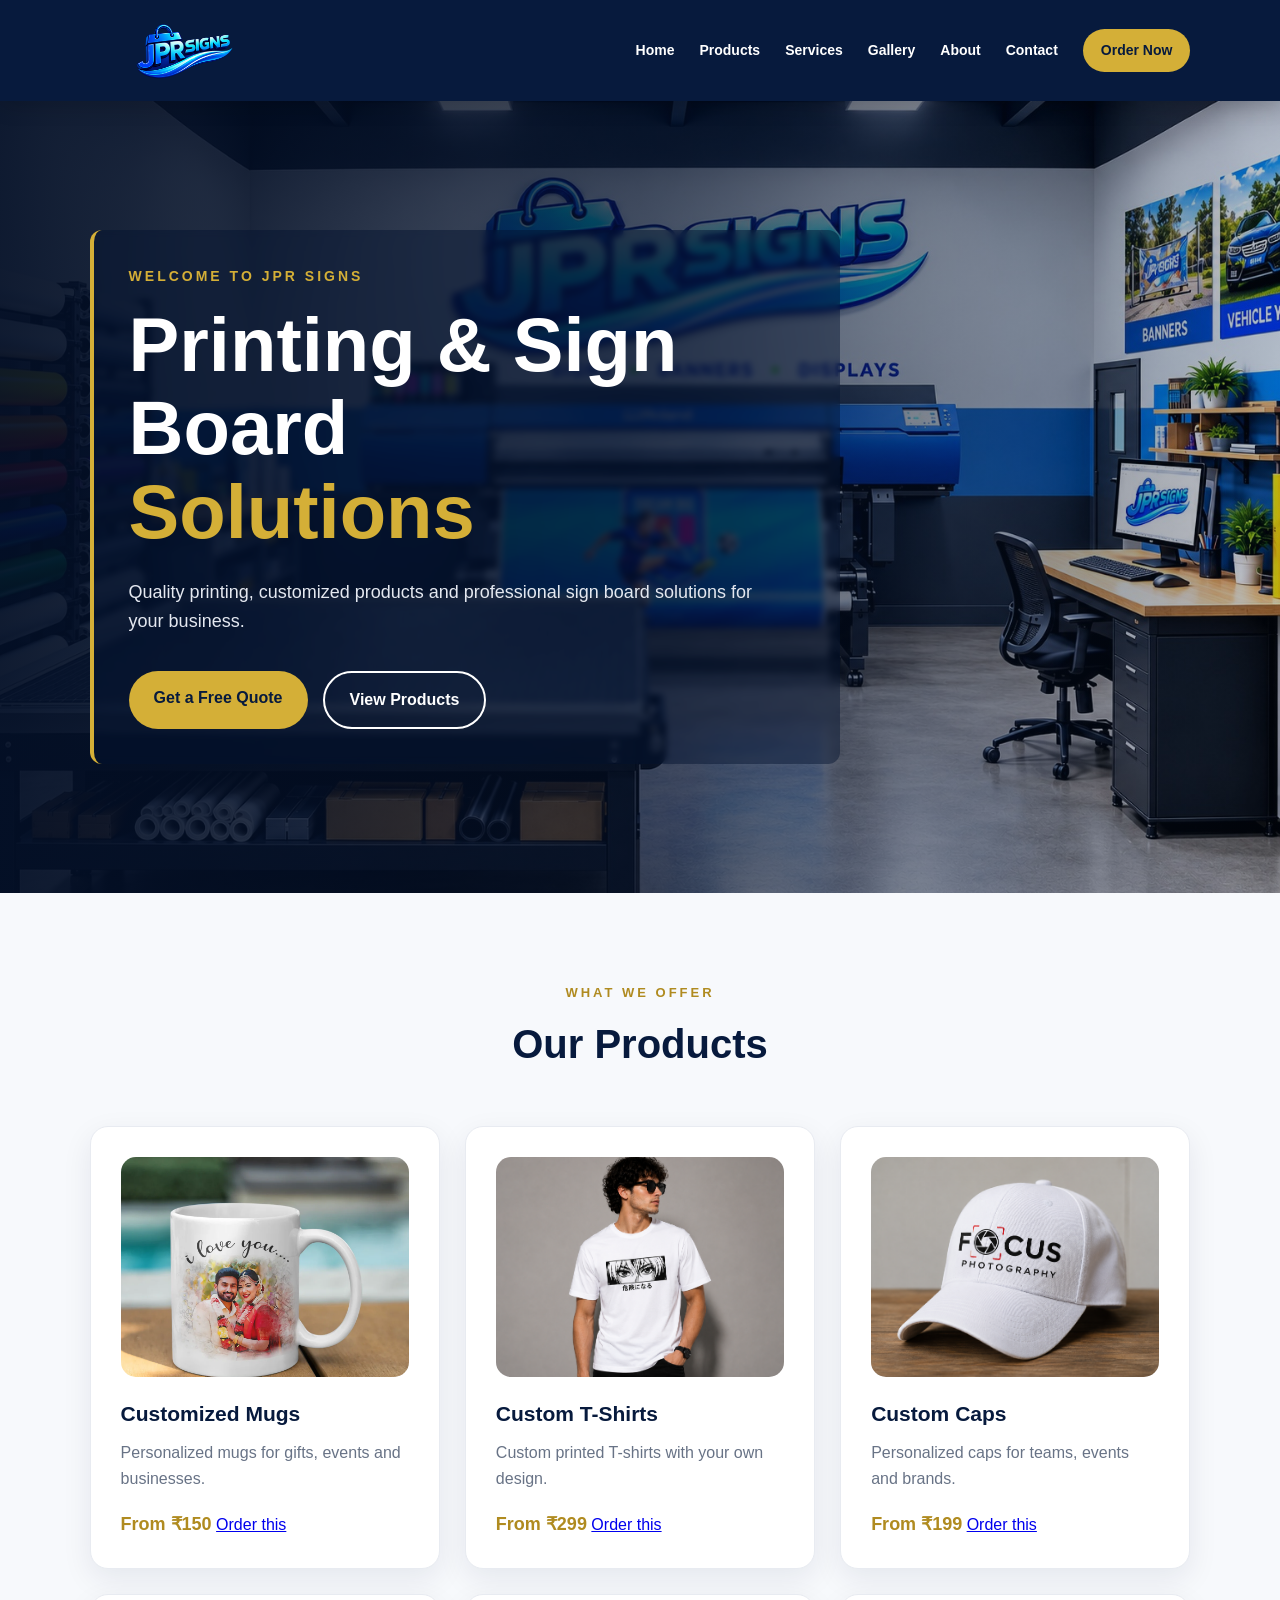
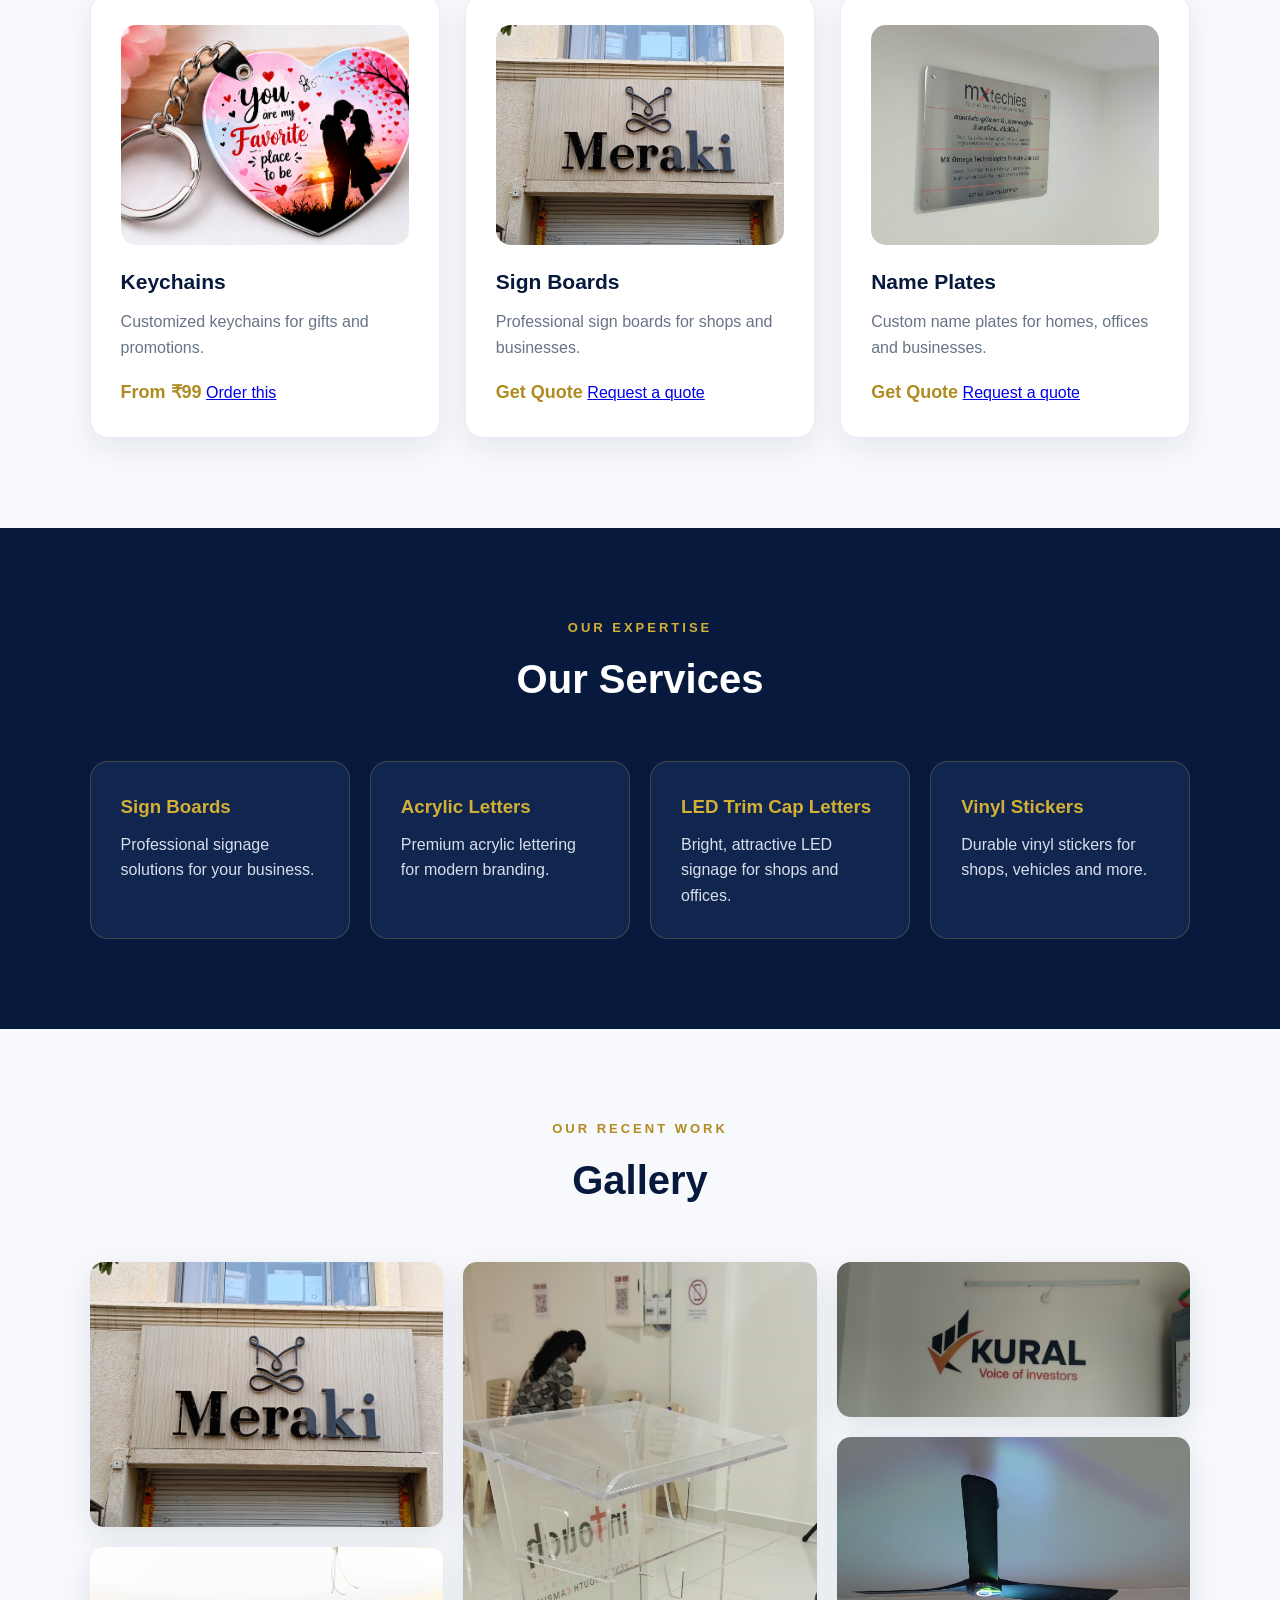
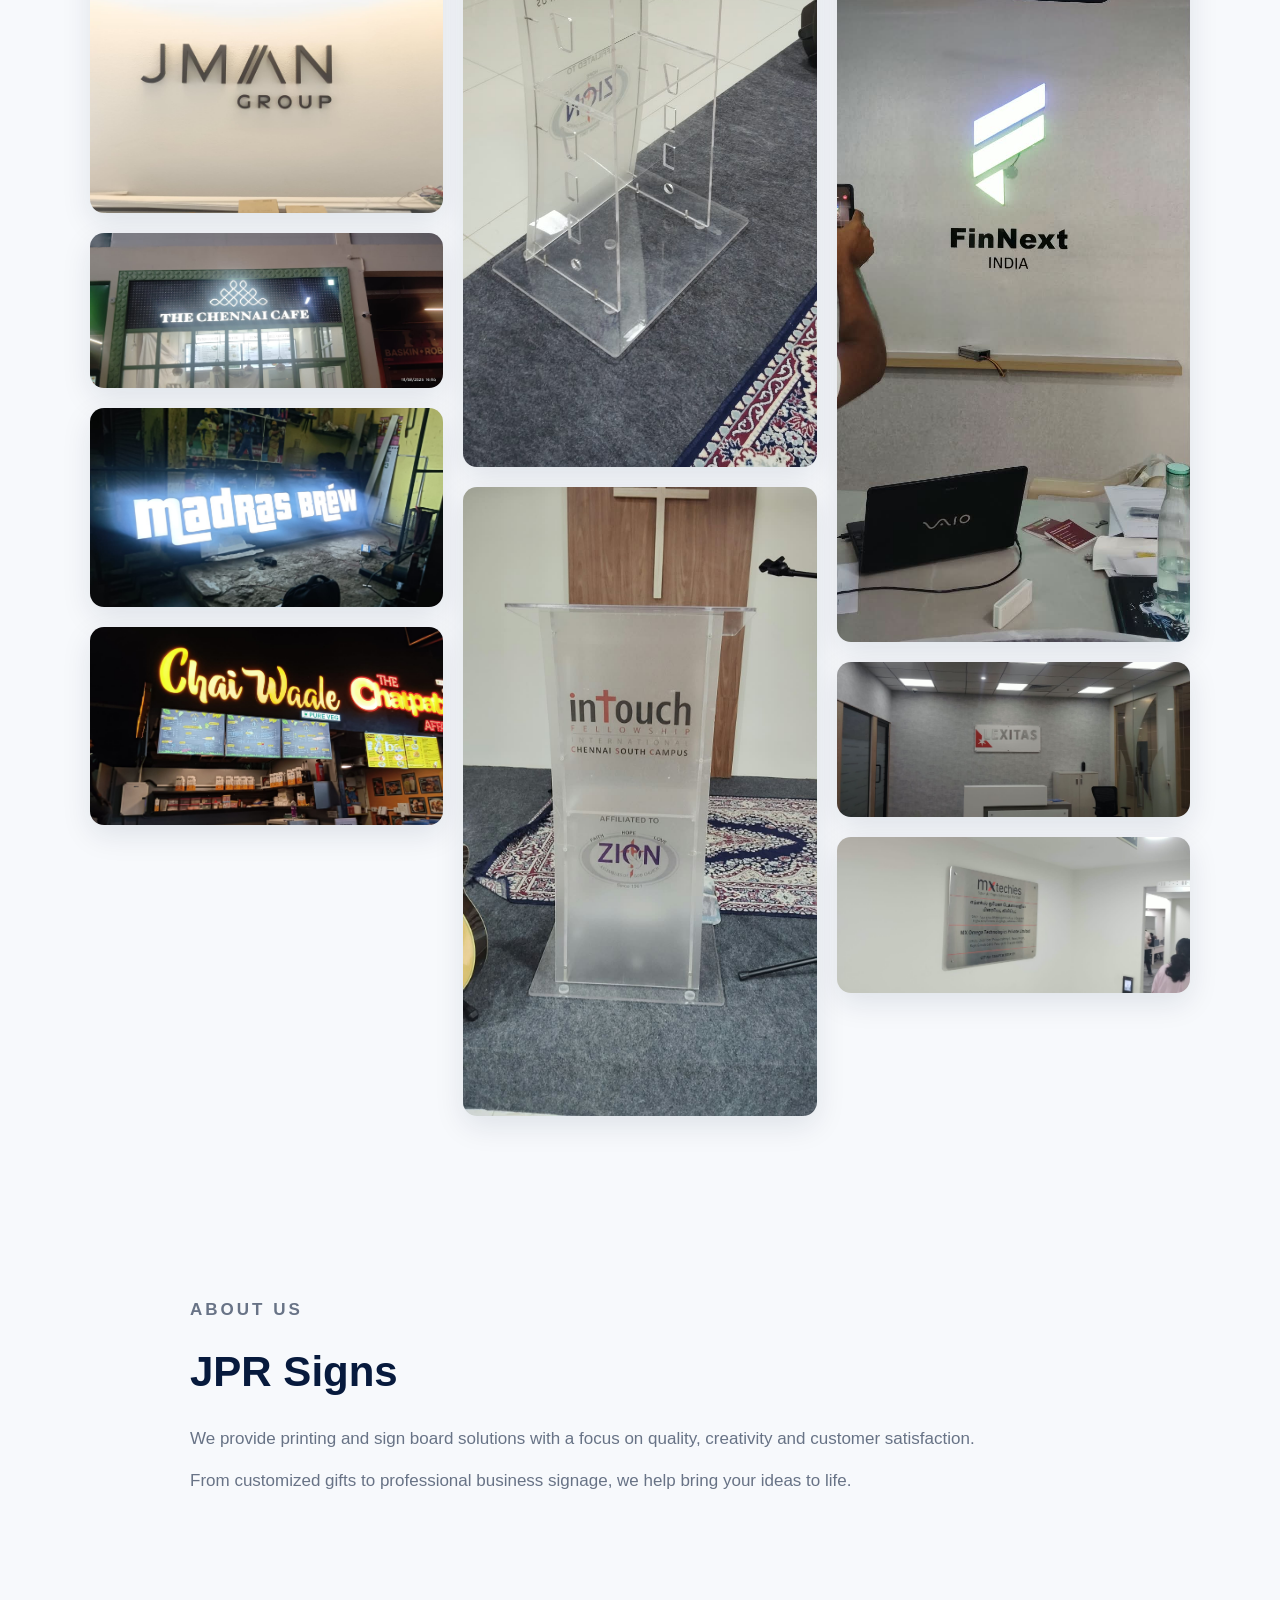
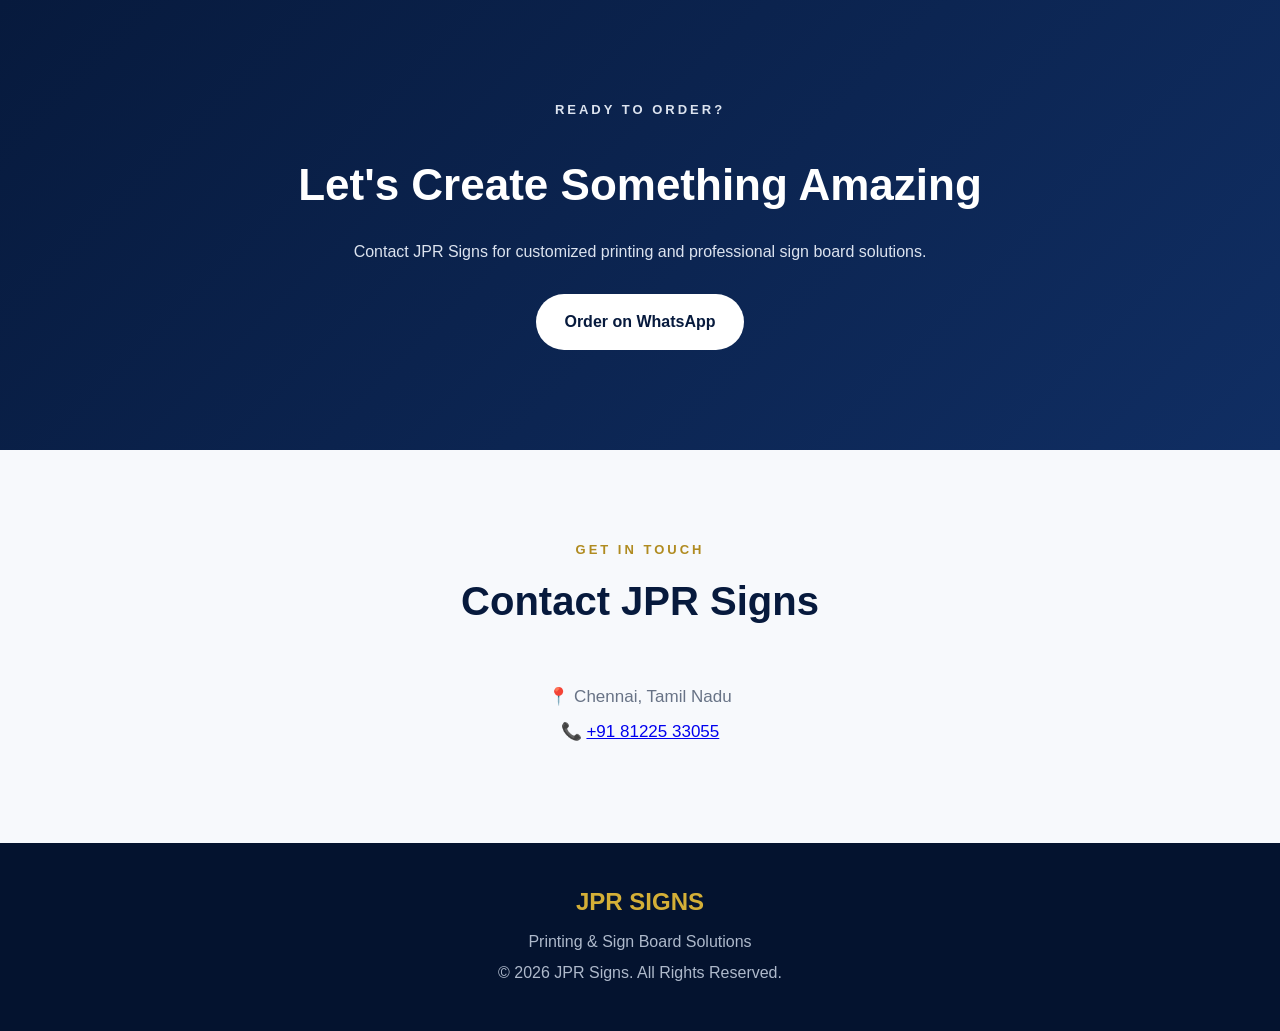
==== commit 0a756907: "Update index.html" ====
--- a/index.html
+++ b/index.html
@@ -6,333 +6,318 @@
     <meta charset="UTF-8">
     <meta name="viewport" content="width=device-width, initial-scale=1.0">
 
-    <title>Place your order | JPR Signs, Chennai</title>
-
-    <meta name="description" content="Order custom printing and sign boards from JPR Signs, Chennai.">
+    <title>JPR Signs | Sign Boards, Mug &amp; T-Shirt Printing in Chennai</title>
+
+    <meta name="description"
+        content="JPR Signs, Chennai - sign boards, acrylic and LED letters, custom mugs, T-shirts, caps and keychains. Order on WhatsApp.">
 
     <link rel="icon" href="images/jpr-logo.png">
+
+    <!-- Link preview when shared on WhatsApp -->
+    <meta property="og:title" content="JPR Signs | Printing &amp; Sign Board Solutions, Chennai">
+    <meta property="og:description"
+        content="Sign boards, LED letters, custom mugs, T-shirts, caps and keychains.">
+    <meta property="og:type" content="website">
+    <meta property="og:image" content="https://jprjose.github.io/jpr-signs-store/images/jpr-logo.png">
+
     <link rel="stylesheet" href="css/style.css">
 
-    <style>
-        .order-page {
-            max-width: 1000px;
-            margin: auto;
-            padding: 60px 7% 90px;
-            display: grid;
-            grid-template-columns: 1.4fr 1fr;
-            gap: 30px;
-            align-items: start;
-        }
-
-        .order-page h1 {
-            grid-column: 1 / -1;
-            font-size: 36px;
-            color: #071a3d;
-        }
-
-        .order-form,
-        .order-side {
-            background: #ffffff;
-            border: 1px solid #e8ebf1;
-            border-radius: 18px;
-            padding: 30px;
-            box-shadow: 0 10px 30px rgba(7, 26, 61, 0.08);
-        }
-
-        .order-form label {
-            display: block;
-            font-weight: 700;
-            font-size: 14px;
-            color: #071a3d;
-            margin: 18px 0 6px;
-        }
-
-        .order-form label:first-of-type {
-            margin-top: 0;
-        }
-
-        .order-form input,
-        .order-form select,
-        .order-form textarea {
-            width: 100%;
-            padding: 12px 14px;
-            font: inherit;
-            color: #172033;
-            background: #f7f9fc;
-            border: 1px solid #cfd6e2;
-            border-radius: 10px;
-        }
-
-        .order-form textarea {
-            min-height: 90px;
-            resize: vertical;
-        }
-
-        .order-form input:focus-visible,
-        .order-form select:focus-visible,
-        .order-form textarea:focus-visible,
-        .submit-btn:focus-visible {
-            outline: 3px solid #d4af37;
-            outline-offset: 2px;
-        }
-
-        .row-2 {
-            display: grid;
-            grid-template-columns: 1fr 1fr;
-            gap: 15px;
-        }
-
-        .field-error {
-            color: #b3261e;
-            font-size: 13px;
-            margin-top: 5px;
-            min-height: 18px;
-        }
-
-        .hint {
-            color: #687386;
-            font-size: 13px;
-            margin-top: 5px;
-        }
-
-        .submit-btn {
-            width: 100%;
-            margin-top: 26px;
-            padding: 15px;
-            border: 0;
-            border-radius: 30px;
-            background: #25d366;
-            color: #062b14;
-            font: inherit;
-            font-weight: 800;
-            font-size: 16px;
-            cursor: pointer;
-            transition: 0.3s;
-        }
-
-        .submit-btn:hover {
-            background: #1fb855;
-        }
-
-        .order-side h2 {
-            font-size: 20px;
-            color: #071a3d;
-            margin-bottom: 15px;
-        }
-
-        .order-side ol {
-            padding-left: 20px;
-            color: #687386;
-        }
-
-        .order-side li {
-            margin-bottom: 12px;
-        }
-
-        .order-side li strong {
-            color: #071a3d;
-        }
-
-        .back-link {
-            display: inline-block;
-            margin-top: 20px;
-            color: #071a3d;
-            font-weight: 700;
-            text-decoration: none;
-        }
-
-        .back-link:hover {
-            color: #b08b20;
-        }
-
-        @media (max-width: 800px) {
-            .order-page {
-                grid-template-columns: 1fr;
-                padding: 40px 5% 70px;
-            }
-
-            .row-2 {
-                grid-template-columns: 1fr;
-            }
-        }
-    </style>
-
 </head>
 
 
 <body>
 
+
+    <!-- ==============================
+         NAVIGATION
+    ============================== -->
+
     <header class="navbar">
 
-        <a href="index.html" class="logo">
+        <a href="#home" class="logo">
             <img src="images/jpr-logo.png" alt="JPR Signs">
         </a>
 
         <nav>
-            <a href="index.html#products">Products</a>
-            <a href="index.html#gallery">Gallery</a>
-            <a href="index.html#contact">Contact</a>
+            <a href="#home">Home</a>
+            <a href="#products">Products</a>
+            <a href="#services">Services</a>
+            <a href="#gallery">Gallery</a>
+            <a href="#about">About</a>
+            <a href="#contact">Contact</a>
+            <a href="#order" class="order-btn">Order Now</a>
         </nav>
 
     </header>
 
 
-    <main class="order-page">
-
-        <h1>Place your order</h1>
-
-        <form class="order-form" id="orderForm" novalidate>
-
-            <label for="product">Product</label>
-            <select id="product" required>
-                <option>Customized Mugs</option>
-                <option>Custom T-Shirts</option>
-                <option>Custom Caps</option>
-                <option>Keychains</option>
-                <option>Sign Boards</option>
-                <option>Name Plates</option>
-            </select>
-            <p class="hint" id="priceHint"></p>
-
-            <label for="qty">Quantity</label>
-            <input id="qty" type="number" min="1" value="1" required>
-            <p class="field-error" id="qtyErr"></p>
-
-            <label for="details">Design details</label>
-            <textarea id="details"
-                placeholder="Text, colours, size, or the place where the board will be fixed"></textarea>
-            <p class="hint">You can send your logo or design file on WhatsApp after you place the order.</p>
-
-            <label for="name">Full name</label>
-            <input id="name" type="text" autocomplete="name" required>
-            <p class="field-error" id="nameErr"></p>
-
-            <label for="phone">Mobile number</label>
-            <input id="phone" type="tel" inputmode="numeric" autocomplete="tel-national" maxlength="10"
-                placeholder="10-digit number" required>
-            <p class="field-error" id="phoneErr"></p>
-
-            <label for="address">Delivery address</label>
-            <textarea id="address" autocomplete="street-address"
-                placeholder="House / building, street, area" required></textarea>
-            <p class="field-error" id="addressErr"></p>
-
-            <div class="row-2">
-                <div>
-                    <label for="city">City</label>
-                    <input id="city" type="text" autocomplete="address-level2" value="Chennai" required>
-                    <p class="field-error" id="cityErr"></p>
-                </div>
-                <div>
-                    <label for="pin">Pincode</label>
-                    <input id="pin" type="text" inputmode="numeric" autocomplete="postal-code" maxlength="6"
-                        required>
-                    <p class="field-error" id="pinErr"></p>
-                </div>
-            </div>
-
-            <button type="submit" class="submit-btn">Send order on WhatsApp</button>
-
-        </form>
-
-
-        <aside class="order-side">
-
-            <h2>What happens next</h2>
-
-            <ol>
-                <li><strong>You send this order.</strong> WhatsApp opens with your details already typed.</li>
-                <li><strong>We confirm the design and total price</strong> with you on WhatsApp.</li>
-                <li><strong>You pay</strong> using the payment details we send you after the price is confirmed.</li>
-                <li><strong>We print and deliver</strong> to your address.</li>
-            </ol>
-
-            <a href="index.html#products" class="back-link">← Back to products</a>
-
-        </aside>
-
-    </main>
-
+    <!-- ==============================
+         HERO SECTION
+    ============================== -->
+
+    <section id="home" class="hero">
+
+        <div class="hero-content">
+
+            <p class="hero-small">WELCOME TO JPR SIGNS</p>
+
+            <h1>
+                Printing &amp; Sign Board
+                <span>Solutions</span>
+            </h1>
+
+            <p>
+                Quality printing, customized products and professional
+                sign board solutions for your business.
+            </p>
+
+            <div class="hero-buttons">
+                <a href="#order" class="primary-btn">Get a Free Quote</a>
+                <a href="#products" class="secondary-btn">View Products</a>
+            </div>
+
+        </div>
+
+    </section>
+
+
+    <!-- ==============================
+         PRODUCTS SECTION
+    ============================== -->
+
+    <section id="products" class="section">
+
+        <div class="section-title">
+            <p>WHAT WE OFFER</p>
+            <h2>Our Products</h2>
+        </div>
+
+        <div class="products-grid">
+
+            <!-- MUG -->
+            <div class="product-card">
+                <div class="product-image">
+                    <img src="images/products/mug1.png" alt="Customized Mugs" loading="lazy">
+                </div>
+                <h3>Customized Mugs</h3>
+                <p>Personalized mugs for gifts, events and businesses.</p>
+                <strong>From ₹150</strong>
+                <a href="order.html?product=Customized%20Mugs" class="buy-btn">Order this</a>
+            </div>
+
+            <!-- T-SHIRT -->
+            <div class="product-card">
+                <div class="product-image">
+                    <img src="images/products/tshirt1.png" alt="Custom Printed T-Shirts" loading="lazy">
+                </div>
+                <h3>Custom T-Shirts</h3>
+                <p>Custom printed T-shirts with your own design.</p>
+                <strong>From ₹299</strong>
+                <a href="order.html?product=Custom%20T-Shirts" class="buy-btn">Order this</a>
+            </div>
+
+            <!-- CAP -->
+            <div class="product-card">
+                <div class="product-image">
+                    <img src="images/products/cap1.png" alt="Custom Printed Caps" loading="lazy">
+                </div>
+                <h3>Custom Caps</h3>
+                <p>Personalized caps for teams, events and brands.</p>
+                <strong>From ₹199</strong>
+                <a href="order.html?product=Custom%20Caps" class="buy-btn">Order this</a>
+            </div>
+
+            <!-- KEYCHAIN -->
+            <div class="product-card">
+                <div class="product-image">
+                    <img src="images/products/keychain1.png" alt="Custom Keychains" loading="lazy">
+                </div>
+                <h3>Keychains</h3>
+                <p>Customized keychains for gifts and promotions.</p>
+                <strong>From ₹99</strong>
+                <a href="order.html?product=Keychains" class="buy-btn">Order this</a>
+            </div>
+
+            <!-- SIGN BOARD -->
+            <div class="product-card">
+                <div class="product-image">
+                    <img src="images/products/sign4.jpeg" alt="Storefront sign board" loading="lazy">
+                </div>
+                <h3>Sign Boards</h3>
+                <p>Professional sign boards for shops and businesses.</p>
+                <strong>Get Quote</strong>
+                <a href="order.html?product=Sign%20Boards" class="buy-btn">Request a quote</a>
+            </div>
+
+            <!-- NAME PLATE -->
+            <div class="product-card">
+                <div class="product-image">
+                    <img src="images/products/sign13.jpeg" alt="Office name plate" loading="lazy">
+                </div>
+                <h3>Name Plates</h3>
+                <p>Custom name plates for homes, offices and businesses.</p>
+                <strong>Get Quote</strong>
+                <a href="order.html?product=Name%20Plates" class="buy-btn">Request a quote</a>
+            </div>
+
+        </div>
+
+    </section>
+
+
+    <!-- ==============================
+         SERVICES
+    ============================== -->
+
+    <section id="services" class="section dark-section">
+
+        <div class="section-title">
+            <p>OUR EXPERTISE</p>
+            <h2>Our Services</h2>
+        </div>
+
+        <div class="services-grid">
+
+            <div class="service-card">
+                <h3>Sign Boards</h3>
+                <p>Professional signage solutions for your business.</p>
+            </div>
+
+            <div class="service-card">
+                <h3>Acrylic Letters</h3>
+                <p>Premium acrylic lettering for modern branding.</p>
+            </div>
+
+            <div class="service-card">
+                <h3>LED Trim Cap Letters</h3>
+                <p>Bright, attractive LED signage for shops and offices.</p>
+            </div>
+
+            <div class="service-card">
+                <h3>Vinyl Stickers</h3>
+                <p>Durable vinyl stickers for shops, vehicles and more.</p>
+            </div>
+
+        </div>
+
+    </section>
+
+
+    <!-- ==============================
+         GALLERY (real job photos)
+    ============================== -->
+
+    <section id="gallery" class="section">
+
+        <div class="section-title">
+            <p>OUR RECENT WORK</p>
+            <h2>Gallery</h2>
+        </div>
+
+        <div class="gallery-grid">
+            <img src="images/products/sign4.jpeg" alt="Meraki storefront signage" loading="lazy">
+            <img src="images/products/sign1.jpeg" alt="JMAN Group 3D wall logo" loading="lazy">
+            <img src="images/products/sign3.jpeg" alt="The Chennai Cafe illuminated signage" loading="lazy">
+            <img src="images/products/sign14.jpeg" alt="Madras Brew LED trim cap letters" loading="lazy">
+            <img src="images/products/sign12.jpeg" alt="Chai Waale LED menu board" loading="lazy">
+            <img src="images/products/sign10.jpeg" alt="Acrylic podium" loading="lazy">
+            <img src="images/products/sign11.jpeg" alt="Acrylic podium with logo" loading="lazy">
+            <img src="images/products/sign8.jpeg" alt="Kural logo wall sign" loading="lazy">
+            <img src="images/products/sign7.jpeg" alt="FinNext office logo wall sign" loading="lazy">
+            <img src="images/products/sign9.jpeg" alt="Reception logo sign" loading="lazy">
+            <img src="images/products/sign13.jpeg" alt="Office wall name plaque" loading="lazy">
+        </div>
+
+    </section>
+
+
+    <!-- ==============================
+         ABOUT
+    ============================== -->
+
+    <section id="about" class="section">
+
+        <div class="about-content">
+
+            <p class="section-label">ABOUT US</p>
+
+            <h2>JPR Signs</h2>
+
+            <p>
+                We provide printing and sign board solutions with a focus
+                on quality, creativity and customer satisfaction.
+            </p>
+
+            <p>
+                From customized gifts to professional business signage,
+                we help bring your ideas to life.
+            </p>
+
+        </div>
+
+    </section>
+
+
+    <!-- ==============================
+         ORDER SECTION
+    ============================== -->
+
+    <section id="order" class="order-section">
+
+        <div class="order-content">
+
+            <p class="section-label">READY TO ORDER?</p>
+
+            <h2>Let's Create Something Amazing</h2>
+
+            <p>
+                Contact JPR Signs for customized printing and
+                professional sign board solutions.
+            </p>
+
+            <a href="https://wa.me/918122533055?text=Hi%20JPR%20Signs%2C%20I%20need%20a%20quote%20for%20"
+                class="whatsapp-btn" target="_blank" rel="noopener noreferrer">
+                Order on WhatsApp
+            </a>
+
+        </div>
+
+    </section>
+
+
+    <!-- ==============================
+         CONTACT
+    ============================== -->
+
+    <section id="contact" class="section contact-section">
+
+        <div class="section-title">
+            <p>GET IN TOUCH</p>
+            <h2>Contact JPR Signs</h2>
+        </div>
+
+        <p>📍 Chennai, Tamil Nadu</p>
+
+        <p>📞 <a href="tel:+918122533055">+91 81225 33055</a></p>
+
+    </section>
+
+
+    <!-- ==============================
+         FOOTER
+    ============================== -->
 
     <footer>
+
         <h3>JPR SIGNS</h3>
+
         <p>Printing &amp; Sign Board Solutions</p>
+
         <p>© 2026 JPR Signs. All Rights Reserved.</p>
+
     </footer>
 
 
-    <script>
-        // WhatsApp number (country code + number, no + or spaces)
-        var WHATSAPP = "918122533055";
-
-        var PRICE_HINTS = {
-            "Customized Mugs": "Starts from ₹150. Final price is confirmed after your design.",
-            "Custom T-Shirts": "Starts from ₹299. Final price is confirmed after your design.",
-            "Custom Caps": "Starts from ₹199. Final price is confirmed after your design.",
-            "Keychains": "Starts from ₹99. Final price is confirmed after your design.",
-            "Sign Boards": "Price depends on size and type. We will send you a quote.",
-            "Name Plates": "Price depends on size and material. We will send you a quote."
-        };
-
-        var $ = function (id) { return document.getElementById(id); };
-
-        function updateHint() {
-            $("priceHint").textContent = PRICE_HINTS[$("product").value] || "";
-        }
-
-        // Preselect the product from the link, e.g. order.html?product=Custom%20Caps
-        var wanted = new URLSearchParams(window.location.search).get("product");
-        if (wanted && PRICE_HINTS[wanted]) {
-            $("product").value = wanted;
-        }
-        updateHint();
-        $("product").addEventListener("change", updateHint);
-
-        function setError(id, msg) {
-            $(id).textContent = msg;
-            return msg === "";
-        }
-
-        $("orderForm").addEventListener("submit", function (e) {
-            e.preventDefault();
-
-            var qty = parseInt($("qty").value, 10);
-            var name = $("name").value.trim();
-            var phone = $("phone").value.trim();
-            var address = $("address").value.trim();
-            var city = $("city").value.trim();
-            var pin = $("pin").value.trim();
-
-            var ok = true;
-            ok = setError("qtyErr", qty >= 1 ? "" : "Enter a quantity of 1 or more.") && ok;
-            ok = setError("nameErr", name ? "" : "Enter your name.") && ok;
-            ok = setError("phoneErr", /^[6-9]\d{9}$/.test(phone) ? "" : "Enter a valid 10-digit mobile number.") && ok;
-            ok = setError("addressErr", address ? "" : "Enter your delivery address.") && ok;
-            ok = setError("cityErr", city ? "" : "Enter your city.") && ok;
-            ok = setError("pinErr", /^\d{6}$/.test(pin) ? "" : "Enter a 6-digit pincode.") && ok;
-
-            if (!ok) { return; }
-
-            var details = $("details").value.trim();
-
-            var lines = [
-                "New order request - JPR Signs",
-                "",
-                "Product: " + $("product").value,
-                "Quantity: " + qty,
-                "Design details: " + (details || "Will send on WhatsApp"),
-                "",
-                "Name: " + name,
-                "Mobile: " + phone,
-                "Address: " + address,
-                "City: " + city + " - " + pin
-            ];
-
-            var url = "https://wa.me/" + WHATSAPP + "?text=" + encodeURIComponent(lines.join("\n"));
-            window.location.href = url;
-        });
-    </script>
-
 </body>
 
 </html>
